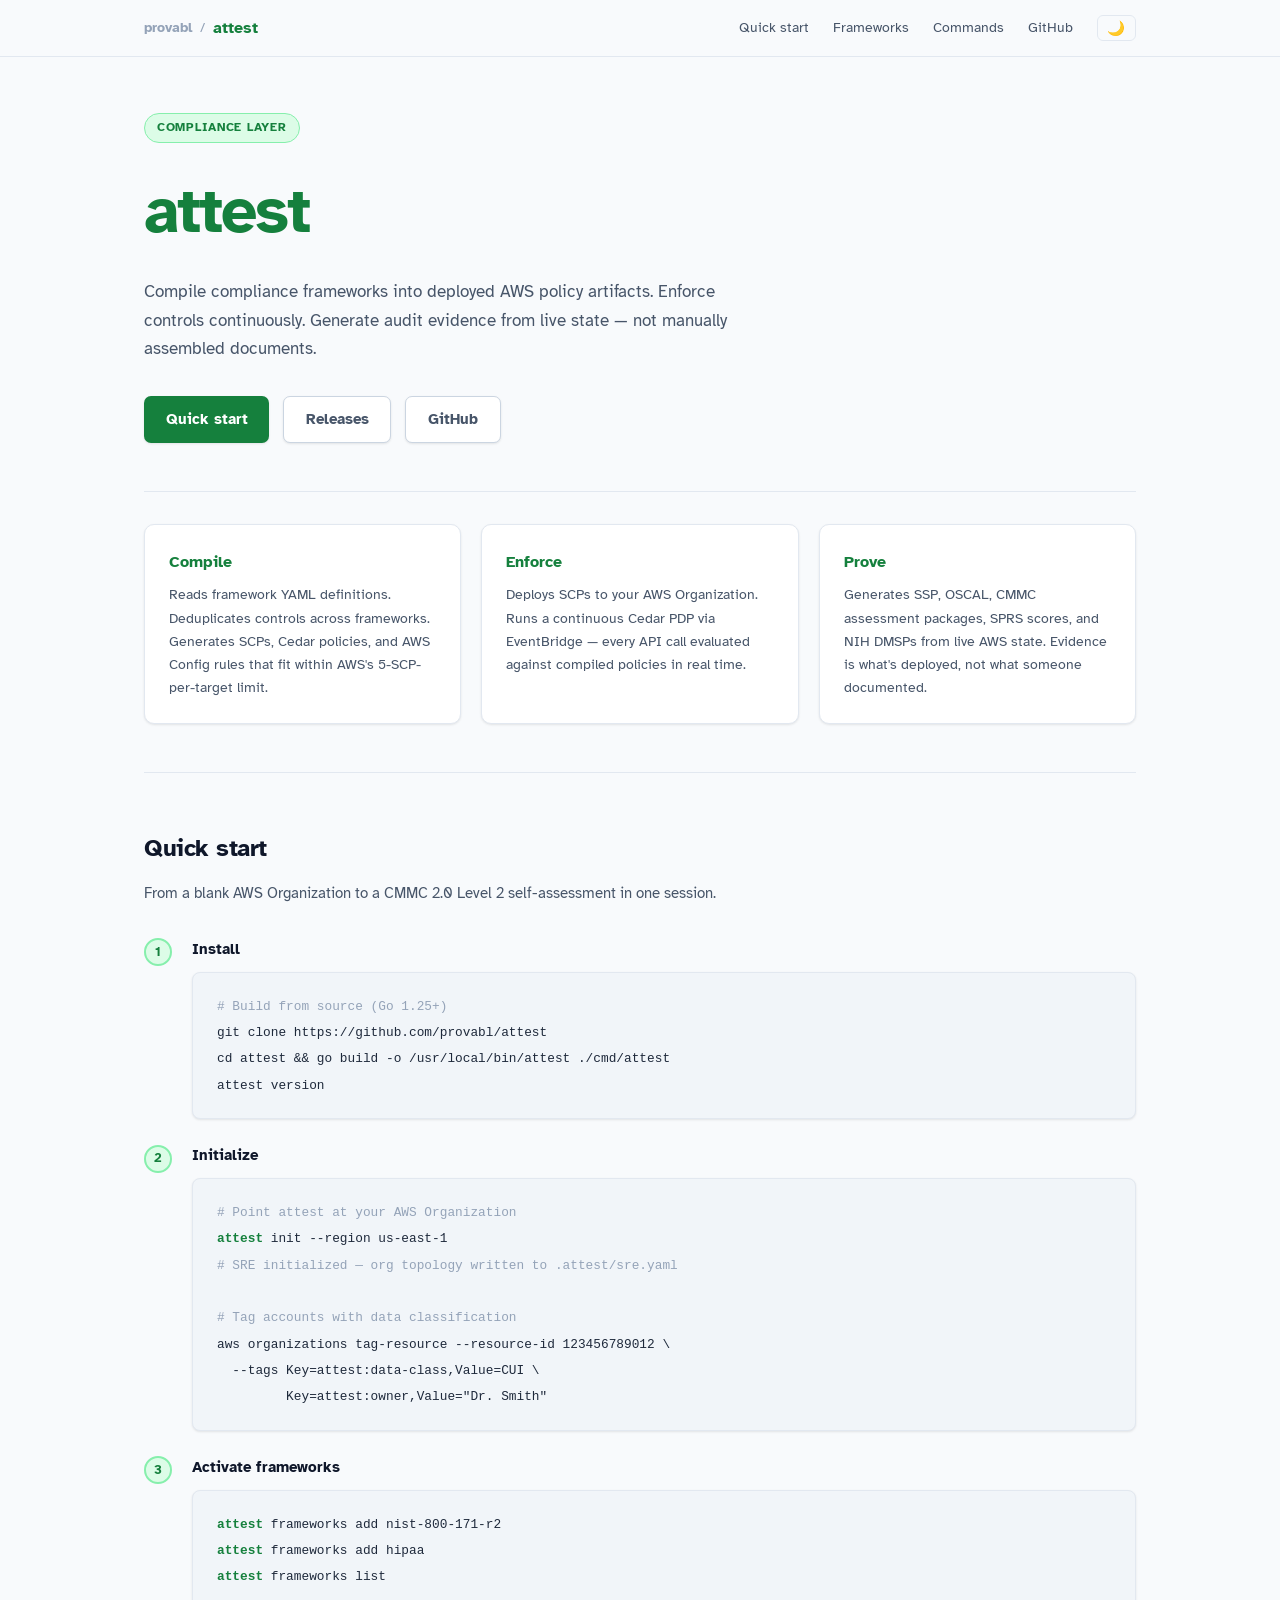
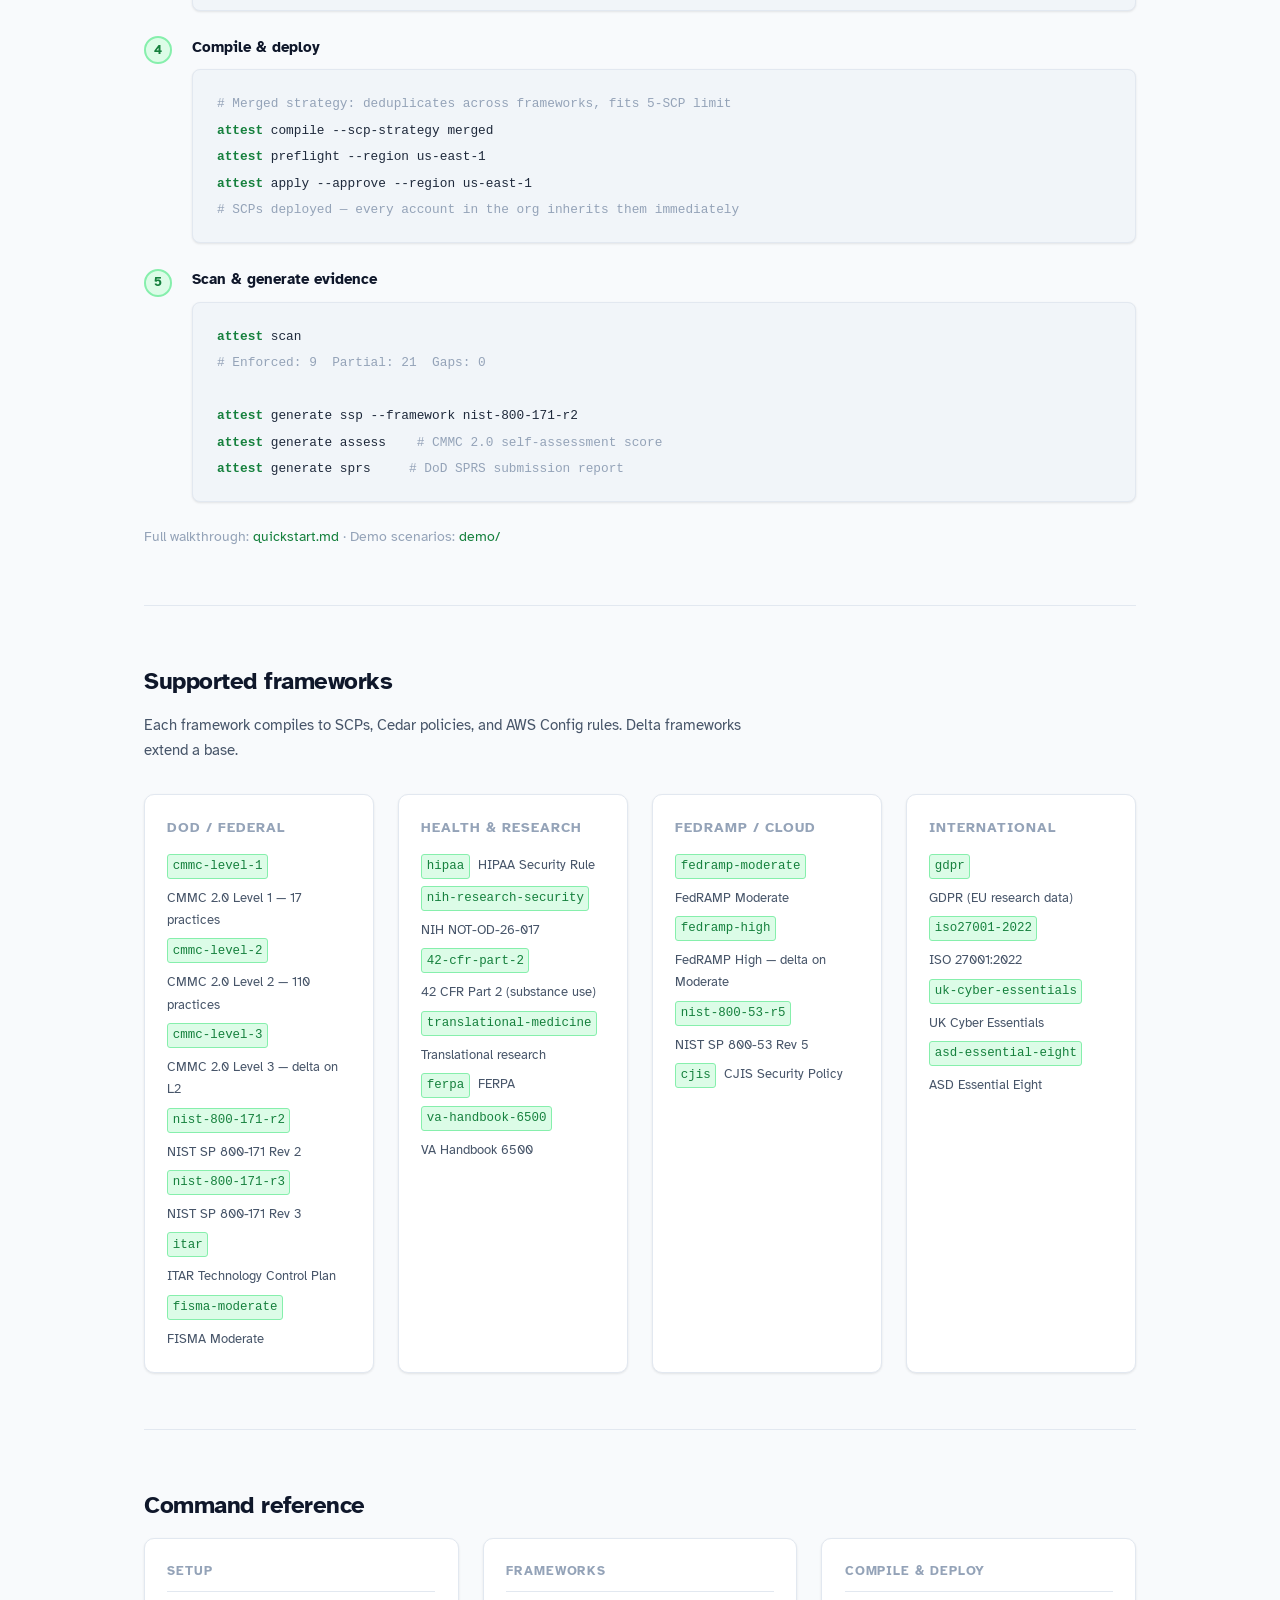
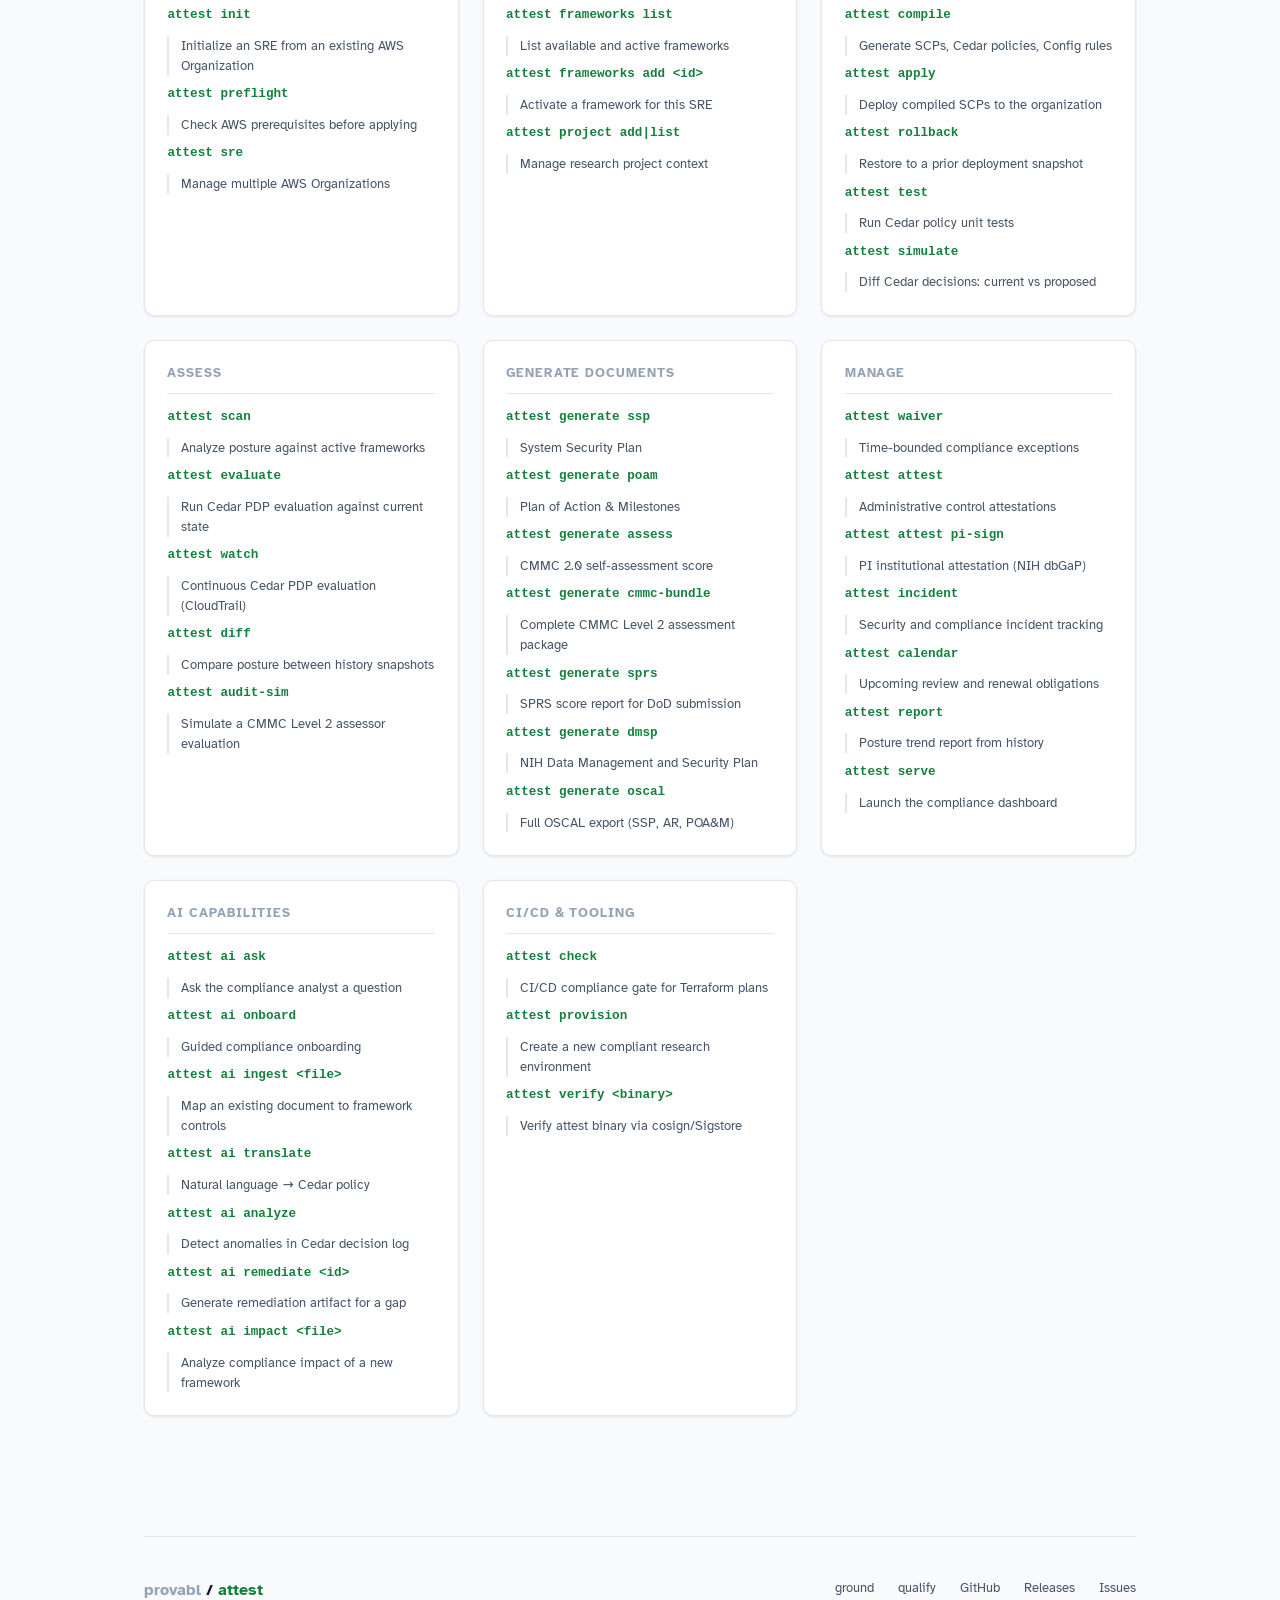
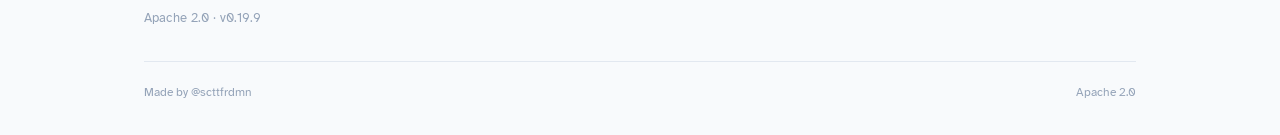
==== docs/index.html @ 133630a6 "docs: add attest.provabl.dev site Light-default static landing page. Green accent (#15803d). Covers:" ====
<!DOCTYPE html>
<html lang="en">
<head>
    <meta charset="UTF-8">
    <meta name="viewport" content="width=device-width, initial-scale=1.0">
    <title>attest — Compliance compiler for AWS Secure Research Environments</title>
    <meta name="description" content="attest compiles compliance frameworks into deployed AWS policy artifacts and generates audit evidence from live state. CMMC, HIPAA, FedRAMP, NIH, ITAR, GDPR.">
    <meta name="theme-color" content="#f8fafc">
    <script>(function(){var t=localStorage.getItem('theme')||'light';document.documentElement.setAttribute('data-theme',t);}());</script>
    <link rel="preconnect" href="https://fonts.googleapis.com">
    <link rel="preconnect" href="https://fonts.gstatic.com" crossorigin>
    <link rel="stylesheet" href="https://fonts.googleapis.com/css2?family=Atkinson+Hyperlegible:ital,wght@0,400;0,700;1,400;1,700&display=swap">
    <link rel="stylesheet" href="style.css">
    <link rel="icon" type="image/svg+xml" href="favicon.svg">
</head>
<body>
    <a href="#main-content" class="skip-link">Skip to main content</a>

    <nav class="nav" role="navigation" aria-label="Main navigation">
        <div class="nav-container">
            <div class="nav-brand-group">
                <a href="https://provabl.dev" class="nav-suite">provabl</a>
                <span class="nav-sep" aria-hidden="true">/</span>
                <span class="nav-product">attest</span>
            </div>
            <button class="hamburger" id="hamburger-btn" aria-label="Toggle navigation" aria-expanded="false" aria-controls="nav-links">
                <span></span><span></span><span></span>
            </button>
            <div class="nav-links" id="nav-links">
                <a href="#quickstart">Quick start</a>
                <a href="#frameworks">Frameworks</a>
                <a href="#commands">Commands</a>
                <a href="https://github.com/provabl/attest" target="_blank" rel="noopener noreferrer" aria-label="GitHub (opens in new tab)">GitHub</a>
                <button class="btn-theme" id="theme-toggle" aria-label="Toggle color theme">
                    <span id="theme-icon" aria-hidden="true">🌙</span>
                </button>
            </div>
        </div>
    </nav>

    <main id="main-content">
        <div class="container">

            <header class="hero">
                <div class="hero-eyebrow">Compliance Layer</div>
                <h1 class="product-accent">attest</h1>
                <p class="hero-sub">
                    Compile compliance frameworks into deployed AWS policy artifacts.
                    Enforce controls continuously. Generate audit evidence from live state —
                    not manually assembled documents.
                </p>
                <div class="hero-buttons">
                    <a href="#quickstart" class="btn btn-accent">Quick start</a>
                    <a href="https://github.com/provabl/attest/releases" class="btn btn-secondary" target="_blank" rel="noopener noreferrer">Releases</a>
                    <a href="https://github.com/provabl/attest" class="btn btn-secondary" target="_blank" rel="noopener noreferrer">GitHub</a>
                </div>
            </header>

            <!-- What attest does -->
            <section class="what-section" aria-labelledby="what-heading">
                <div class="three-col">
                    <div class="what-card">
                        <h3>Compile</h3>
                        <p>Reads framework YAML definitions. Deduplicates controls across frameworks. Generates SCPs, Cedar policies, and AWS Config rules that fit within AWS's 5-SCP-per-target limit.</p>
                    </div>
                    <div class="what-card">
                        <h3>Enforce</h3>
                        <p>Deploys SCPs to your AWS Organization. Runs a continuous Cedar PDP via EventBridge — every API call evaluated against compiled policies in real time.</p>
                    </div>
                    <div class="what-card">
                        <h3>Prove</h3>
                        <p>Generates SSP, OSCAL, CMMC assessment packages, SPRS scores, and NIH DMSPs from live AWS state. Evidence is what's deployed, not what someone documented.</p>
                    </div>
                </div>
            </section>

            <!-- Quick start -->
            <section id="quickstart" class="section" aria-labelledby="qs-heading">
                <h2 id="qs-heading">Quick start</h2>
                <p class="section-intro">From a blank AWS Organization to a CMMC 2.0 Level 2 self-assessment in one session.</p>

                <div class="steps">
                    <div class="step">
                        <div class="step-num">1</div>
                        <div class="step-body">
                            <h3>Install</h3>
                            <div class="code-block">
                                <pre><code><span class="cm"># Build from source (Go 1.25+)</span>
git clone https://github.com/provabl/attest
cd attest && go build -o /usr/local/bin/attest ./cmd/attest
attest version</code></pre>
                            </div>
                        </div>
                    </div>

                    <div class="step">
                        <div class="step-num">2</div>
                        <div class="step-body">
                            <h3>Initialize</h3>
                            <div class="code-block">
                                <pre><code><span class="cm"># Point attest at your AWS Organization</span>
<span class="accent-cmd">attest</span> init --region us-east-1
<span class="out"># SRE initialized — org topology written to .attest/sre.yaml</span>

<span class="cm"># Tag accounts with data classification</span>
aws organizations tag-resource --resource-id 123456789012 \
  --tags Key=attest:data-class,Value=CUI \
         Key=attest:owner,Value="Dr. Smith"</code></pre>
                            </div>
                        </div>
                    </div>

                    <div class="step">
                        <div class="step-num">3</div>
                        <div class="step-body">
                            <h3>Activate frameworks</h3>
                            <div class="code-block">
                                <pre><code><span class="accent-cmd">attest</span> frameworks add nist-800-171-r2
<span class="accent-cmd">attest</span> frameworks add hipaa
<span class="accent-cmd">attest</span> frameworks list</code></pre>
                            </div>
                        </div>
                    </div>

                    <div class="step">
                        <div class="step-num">4</div>
                        <div class="step-body">
                            <h3>Compile &amp; deploy</h3>
                            <div class="code-block">
                                <pre><code><span class="cm"># Merged strategy: deduplicates across frameworks, fits 5-SCP limit</span>
<span class="accent-cmd">attest</span> compile --scp-strategy merged
<span class="accent-cmd">attest</span> preflight --region us-east-1
<span class="accent-cmd">attest</span> apply --approve --region us-east-1
<span class="out"># SCPs deployed — every account in the org inherits them immediately</span></code></pre>
                            </div>
                        </div>
                    </div>

                    <div class="step">
                        <div class="step-num">5</div>
                        <div class="step-body">
                            <h3>Scan &amp; generate evidence</h3>
                            <div class="code-block">
                                <pre><code><span class="accent-cmd">attest</span> scan
<span class="out"># Enforced: 9  Partial: 21  Gaps: 0</span>

<span class="accent-cmd">attest</span> generate ssp --framework nist-800-171-r2
<span class="accent-cmd">attest</span> generate assess    <span class="cm"># CMMC 2.0 self-assessment score</span>
<span class="accent-cmd">attest</span> generate sprs     <span class="cm"># DoD SPRS submission report</span></code></pre>
                            </div>
                        </div>
                    </div>
                </div>

                <p class="doc-link">Full walkthrough: <a href="quickstart.md">quickstart.md</a> · Demo scenarios: <a href="https://github.com/provabl/attest/tree/main/demo">demo/</a></p>
            </section>

            <!-- Frameworks -->
            <section id="frameworks" class="section" aria-labelledby="fw-heading">
                <h2 id="fw-heading">Supported frameworks</h2>
                <p class="section-intro">Each framework compiles to SCPs, Cedar policies, and AWS Config rules. Delta frameworks extend a base.</p>
                <div class="fw-grid">
                    <div class="fw-group">
                        <h3>DoD / Federal</h3>
                        <ul>
                            <li><span class="fw-id">cmmc-level-1</span> CMMC 2.0 Level 1 — 17 practices</li>
                            <li><span class="fw-id">cmmc-level-2</span> CMMC 2.0 Level 2 — 110 practices</li>
                            <li><span class="fw-id">cmmc-level-3</span> CMMC 2.0 Level 3 — delta on L2</li>
                            <li><span class="fw-id">nist-800-171-r2</span> NIST SP 800-171 Rev 2</li>
                            <li><span class="fw-id">nist-800-171-r3</span> NIST SP 800-171 Rev 3</li>
                            <li><span class="fw-id">itar</span> ITAR Technology Control Plan</li>
                            <li><span class="fw-id">fisma-moderate</span> FISMA Moderate</li>
                        </ul>
                    </div>
                    <div class="fw-group">
                        <h3>Health &amp; Research</h3>
                        <ul>
                            <li><span class="fw-id">hipaa</span> HIPAA Security Rule</li>
                            <li><span class="fw-id">nih-research-security</span> NIH NOT-OD-26-017</li>
                            <li><span class="fw-id">42-cfr-part-2</span> 42 CFR Part 2 (substance use)</li>
                            <li><span class="fw-id">translational-medicine</span> Translational research</li>
                            <li><span class="fw-id">ferpa</span> FERPA</li>
                            <li><span class="fw-id">va-handbook-6500</span> VA Handbook 6500</li>
                        </ul>
                    </div>
                    <div class="fw-group">
                        <h3>FedRAMP / Cloud</h3>
                        <ul>
                            <li><span class="fw-id">fedramp-moderate</span> FedRAMP Moderate</li>
                            <li><span class="fw-id">fedramp-high</span> FedRAMP High — delta on Moderate</li>
                            <li><span class="fw-id">nist-800-53-r5</span> NIST SP 800-53 Rev 5</li>
                            <li><span class="fw-id">cjis</span> CJIS Security Policy</li>
                        </ul>
                    </div>
                    <div class="fw-group">
                        <h3>International</h3>
                        <ul>
                            <li><span class="fw-id">gdpr</span> GDPR (EU research data)</li>
                            <li><span class="fw-id">iso27001-2022</span> ISO 27001:2022</li>
                            <li><span class="fw-id">uk-cyber-essentials</span> UK Cyber Essentials</li>
                            <li><span class="fw-id">asd-essential-eight</span> ASD Essential Eight</li>
                        </ul>
                    </div>
                </div>
            </section>

            <!-- Commands -->
            <section id="commands" class="section" aria-labelledby="cmd-heading">
                <h2 id="cmd-heading">Command reference</h2>

                <div class="cmd-groups">
                    <div class="cmd-group">
                        <h3>Setup</h3>
                        <dl>
                            <dt><code>attest init</code></dt><dd>Initialize an SRE from an existing AWS Organization</dd>
                            <dt><code>attest preflight</code></dt><dd>Check AWS prerequisites before applying</dd>
                            <dt><code>attest sre</code></dt><dd>Manage multiple AWS Organizations</dd>
                        </dl>
                    </div>
                    <div class="cmd-group">
                        <h3>Frameworks</h3>
                        <dl>
                            <dt><code>attest frameworks list</code></dt><dd>List available and active frameworks</dd>
                            <dt><code>attest frameworks add &lt;id&gt;</code></dt><dd>Activate a framework for this SRE</dd>
                            <dt><code>attest project add|list</code></dt><dd>Manage research project context</dd>
                        </dl>
                    </div>
                    <div class="cmd-group">
                        <h3>Compile &amp; Deploy</h3>
                        <dl>
                            <dt><code>attest compile</code></dt><dd>Generate SCPs, Cedar policies, Config rules</dd>
                            <dt><code>attest apply</code></dt><dd>Deploy compiled SCPs to the organization</dd>
                            <dt><code>attest rollback</code></dt><dd>Restore to a prior deployment snapshot</dd>
                            <dt><code>attest test</code></dt><dd>Run Cedar policy unit tests</dd>
                            <dt><code>attest simulate</code></dt><dd>Diff Cedar decisions: current vs proposed</dd>
                        </dl>
                    </div>
                    <div class="cmd-group">
                        <h3>Assess</h3>
                        <dl>
                            <dt><code>attest scan</code></dt><dd>Analyze posture against active frameworks</dd>
                            <dt><code>attest evaluate</code></dt><dd>Run Cedar PDP evaluation against current state</dd>
                            <dt><code>attest watch</code></dt><dd>Continuous Cedar PDP evaluation (CloudTrail)</dd>
                            <dt><code>attest diff</code></dt><dd>Compare posture between history snapshots</dd>
                            <dt><code>attest audit-sim</code></dt><dd>Simulate a CMMC Level 2 assessor evaluation</dd>
                        </dl>
                    </div>
                    <div class="cmd-group">
                        <h3>Generate documents</h3>
                        <dl>
                            <dt><code>attest generate ssp</code></dt><dd>System Security Plan</dd>
                            <dt><code>attest generate poam</code></dt><dd>Plan of Action &amp; Milestones</dd>
                            <dt><code>attest generate assess</code></dt><dd>CMMC 2.0 self-assessment score</dd>
                            <dt><code>attest generate cmmc-bundle</code></dt><dd>Complete CMMC Level 2 assessment package</dd>
                            <dt><code>attest generate sprs</code></dt><dd>SPRS score report for DoD submission</dd>
                            <dt><code>attest generate dmsp</code></dt><dd>NIH Data Management and Security Plan</dd>
                            <dt><code>attest generate oscal</code></dt><dd>Full OSCAL export (SSP, AR, POA&amp;M)</dd>
                        </dl>
                    </div>
                    <div class="cmd-group">
                        <h3>Manage</h3>
                        <dl>
                            <dt><code>attest waiver</code></dt><dd>Time-bounded compliance exceptions</dd>
                            <dt><code>attest attest</code></dt><dd>Administrative control attestations</dd>
                            <dt><code>attest attest pi-sign</code></dt><dd>PI institutional attestation (NIH dbGaP)</dd>
                            <dt><code>attest incident</code></dt><dd>Security and compliance incident tracking</dd>
                            <dt><code>attest calendar</code></dt><dd>Upcoming review and renewal obligations</dd>
                            <dt><code>attest report</code></dt><dd>Posture trend report from history</dd>
                            <dt><code>attest serve</code></dt><dd>Launch the compliance dashboard</dd>
                        </dl>
                    </div>
                    <div class="cmd-group">
                        <h3>AI capabilities</h3>
                        <dl>
                            <dt><code>attest ai ask</code></dt><dd>Ask the compliance analyst a question</dd>
                            <dt><code>attest ai onboard</code></dt><dd>Guided compliance onboarding</dd>
                            <dt><code>attest ai ingest &lt;file&gt;</code></dt><dd>Map an existing document to framework controls</dd>
                            <dt><code>attest ai translate</code></dt><dd>Natural language → Cedar policy</dd>
                            <dt><code>attest ai analyze</code></dt><dd>Detect anomalies in Cedar decision log</dd>
                            <dt><code>attest ai remediate &lt;id&gt;</code></dt><dd>Generate remediation artifact for a gap</dd>
                            <dt><code>attest ai impact &lt;file&gt;</code></dt><dd>Analyze compliance impact of a new framework</dd>
                        </dl>
                    </div>
                    <div class="cmd-group">
                        <h3>CI/CD &amp; tooling</h3>
                        <dl>
                            <dt><code>attest check</code></dt><dd>CI/CD compliance gate for Terraform plans</dd>
                            <dt><code>attest provision</code></dt><dd>Create a new compliant research environment</dd>
                            <dt><code>attest verify &lt;binary&gt;</code></dt><dd>Verify attest binary via cosign/Sigstore</dd>
                        </dl>
                    </div>
                </div>
            </section>

        </div>
    </main>

    <div class="container">
        <footer role="contentinfo">
            <div class="footer-inner">
                <div>
                    <div class="footer-suite">
                        <a href="https://provabl.dev">provabl</a> /
                        <span class="product-accent">attest</span>
                    </div>
                    <p class="footer-sub">Apache 2.0 · v0.19.9</p>
                </div>
                <nav class="footer-links" aria-label="Suite navigation">
                    <a href="https://ground.provabl.dev">ground</a>
                    <a href="https://qualify.provabl.dev">qualify</a>
                    <a href="https://github.com/provabl/attest">GitHub</a>
                    <a href="https://github.com/provabl/attest/releases">Releases</a>
                    <a href="https://github.com/provabl/attest/issues">Issues</a>
                </nav>
            </div>
            <div class="footer-bottom">
                <span>Made by <a href="https://github.com/scttfrdmn">@scttfrdmn</a></span>
                <span>Apache 2.0</span>
            </div>
        </footer>
    </div>

    <script src="main.js"></script>
</body>
</html>
---- docs/style.css ----
/* attest.provabl.dev — green accent */

:root {
    --bg: #f8fafc;
    --bg-card: #ffffff;
    --bg-card-hover: #f1f5f9;
    --bg-code: #f1f5f9;
    --text-primary: #0f172a;
    --text-secondary: #475569;
    --text-muted: #94a3b8;
    --text-code: #1e293b;
    --accent: #15803d;
    --accent-soft: #dcfce7;
    --accent-mid: #86efac;
    --border: #e2e8f0;
    --border-strong: #cbd5e1;
    --shadow-sm: 0 1px 3px rgba(0,0,0,0.06), 0 1px 2px rgba(0,0,0,0.04);
    --shadow-md: 0 4px 12px rgba(0,0,0,0.07), 0 2px 4px rgba(0,0,0,0.04);
    --shadow-lg: 0 8px 24px rgba(0,0,0,0.08), 0 4px 8px rgba(0,0,0,0.04);
    --nav-bg: rgba(248, 250, 252, 0.92);
}
[data-theme="dark"] {
    --bg: #0c1017; --bg-card: #141c28; --bg-card-hover: #1a2535;
    --bg-code: #0f1923; --text-primary: #e2e8f0; --text-secondary: #94a3b8;
    --text-muted: #64748b; --text-code: #cbd5e1;
    --accent: #4ade80; --accent-soft: rgba(74,222,128,0.1); --accent-mid: #15803d;
    --border: rgba(255,255,255,0.08); --border-strong: rgba(255,255,255,0.14);
    --shadow-sm: 0 1px 3px rgba(0,0,0,0.3); --shadow-md: 0 4px 12px rgba(0,0,0,0.4);
    --shadow-lg: 0 8px 24px rgba(0,0,0,0.5); --nav-bg: rgba(12,16,23,0.92);
}
.theme-transitioning,.theme-transitioning *,.theme-transitioning *::before,.theme-transitioning *::after{transition:background-color .2s ease,color .2s ease,border-color .2s ease,box-shadow .2s ease !important}
*,*::before,*::after{box-sizing:border-box;margin:0;padding:0}
html{scroll-behavior:smooth}
body{background:var(--bg);color:var(--text-primary);font-family:'Atkinson Hyperlegible',-apple-system,BlinkMacSystemFont,'Segoe UI',system-ui,sans-serif;font-size:1rem;line-height:1.65;min-height:100vh;-webkit-font-smoothing:antialiased}
.sr-only{position:absolute;width:1px;height:1px;padding:0;margin:-1px;overflow:hidden;clip:rect(0,0,0,0);white-space:nowrap;border:0}
.skip-link{position:absolute;left:-9999px;top:auto;width:1px;height:1px;overflow:hidden;z-index:10000;padding:.75rem 1.25rem;background:var(--accent);color:#fff;font-weight:700;text-decoration:none;border-radius:0 0 6px 0}
.skip-link:focus{position:fixed;left:0;top:0;width:auto;height:auto}

/* Nav */
.nav{position:sticky;top:0;z-index:100;background:var(--nav-bg);backdrop-filter:blur(10px);border-bottom:1px solid var(--border)}
.nav-container{max-width:1040px;margin:0 auto;padding:0 1.5rem;display:flex;align-items:center;justify-content:space-between;height:56px}
.nav-brand-group{display:flex;align-items:center;gap:.5rem}
.nav-suite{color:var(--text-muted);text-decoration:none;font-size:.9rem;font-weight:600;transition:color .15s}
.nav-suite:hover{color:var(--text-secondary)}
.nav-sep{color:var(--text-muted);font-size:.9rem}
.nav-product{font-size:1rem;font-weight:800;color:var(--accent)}
.product-accent{color:var(--accent)}
.nav-links{display:flex;align-items:center;gap:1.5rem}
.nav-links a{color:var(--text-secondary);text-decoration:none;font-size:.88rem;font-weight:500;transition:color .15s}
.nav-links a:hover{color:var(--text-primary)}
.btn-theme{background:none;border:1px solid var(--border);border-radius:6px;padding:.3rem .6rem;cursor:pointer;color:var(--text-secondary);font-size:.9rem;transition:all .15s;line-height:1}
.btn-theme:hover{border-color:var(--border-strong);color:var(--text-primary)}
.hamburger{display:none;flex-direction:column;gap:5px;background:none;border:none;cursor:pointer;padding:4px}
.hamburger span{display:block;width:22px;height:2px;background:var(--text-primary);border-radius:2px;transition:all .2s}

/* Layout */
.container{max-width:1040px;margin:0 auto;padding:0 1.5rem}

/* Hero */
.hero{padding:3.5rem 0 3rem}
.hero-eyebrow{display:inline-block;padding:.25rem .75rem;background:var(--accent-soft);border:1px solid var(--accent-mid);border-radius:100px;font-size:.75rem;font-weight:700;color:var(--accent);letter-spacing:.06em;text-transform:uppercase;margin-bottom:1rem}
[data-theme="dark"] .hero-eyebrow{border-color:rgba(74,222,128,0.25)}
.hero h1{font-size:clamp(2.5rem,6vw,4rem);font-weight:800;letter-spacing:-.03em;margin-bottom:.875rem}
.hero-sub{font-size:1.05rem;color:var(--text-secondary);max-width:600px;margin-bottom:2rem;line-height:1.7}
.hero-buttons{display:flex;gap:.875rem;flex-wrap:wrap}
.btn{display:inline-flex;align-items:center;gap:.4rem;padding:.65rem 1.35rem;border-radius:7px;font-size:.92rem;font-weight:600;text-decoration:none;transition:all .15s;border:none;cursor:pointer;font-family:inherit;box-shadow:var(--shadow-sm)}
.btn-accent{background:var(--accent);color:#fff}
.btn-accent:hover{filter:brightness(1.08);box-shadow:var(--shadow-md);transform:translateY(-1px)}
.btn-secondary{background:var(--bg-card);border:1px solid var(--border-strong);color:var(--text-secondary)}
.btn-secondary:hover{border-color:var(--accent);color:var(--accent);box-shadow:var(--shadow-md);transform:translateY(-1px)}

/* What section */
.what-section{padding:2rem 0 3rem;border-top:1px solid var(--border)}
.three-col{display:grid;grid-template-columns:repeat(auto-fit,minmax(240px,1fr));gap:1.25rem}
.what-card{background:var(--bg-card);border:1px solid var(--border);border-radius:10px;padding:1.5rem;box-shadow:var(--shadow-sm)}
.what-card h3{font-size:1rem;font-weight:700;color:var(--accent);margin-bottom:.5rem}
.what-card p{font-size:.875rem;color:var(--text-secondary);line-height:1.65}

/* Sections */
.section{padding:3.5rem 0;border-top:1px solid var(--border)}
.section h2{font-size:1.5rem;font-weight:800;letter-spacing:-.02em;margin-bottom:.75rem}
.section-intro{color:var(--text-secondary);font-size:.92rem;margin-bottom:2rem;max-width:640px}
.doc-link{font-size:.85rem;color:var(--text-muted);margin-top:1.5rem}
.doc-link a{color:var(--accent);text-decoration:none}
.doc-link a:hover{text-decoration:underline}

/* Steps */
.steps{display:flex;flex-direction:column;gap:1.5rem}
.step{display:flex;gap:1.25rem;align-items:flex-start}
.step-num{flex-shrink:0;width:28px;height:28px;border-radius:50%;background:var(--accent-soft);border:2px solid var(--accent-mid);color:var(--accent);font-size:.8rem;font-weight:800;display:flex;align-items:center;justify-content:center;margin-top:.1rem}
[data-theme="dark"] .step-num{background:rgba(74,222,128,0.12);border-color:rgba(74,222,128,0.3)}
.step-body{flex:1}
.step-body h3{font-size:.95rem;font-weight:700;margin-bottom:.6rem}

/* Code blocks */
.code-block{background:var(--bg-code);border:1px solid var(--border);border-radius:8px;overflow:hidden;box-shadow:var(--shadow-sm);margin-top:.5rem}
.code-block pre{padding:1.25rem 1.5rem;overflow-x:auto}
.code-block code{font-family:'SF Mono','Fira Code','Cascadia Code',ui-monospace,monospace;font-size:.8rem;line-height:1.9;color:var(--text-code);background:none;border:none;padding:0}
.code-block .cm{color:var(--text-muted)}
.code-block .accent-cmd{color:var(--accent);font-weight:700}
.code-block .out{color:var(--text-muted)}

/* Framework grid */
.fw-grid{display:grid;grid-template-columns:repeat(auto-fit,minmax(230px,1fr));gap:1.5rem}
.fw-group{background:var(--bg-card);border:1px solid var(--border);border-radius:10px;padding:1.4rem;box-shadow:var(--shadow-sm)}
.fw-group h3{font-size:.85rem;font-weight:700;text-transform:uppercase;letter-spacing:.07em;color:var(--text-muted);margin-bottom:.875rem}
.fw-group ul{list-style:none;display:flex;flex-direction:column;gap:.45rem}
.fw-group li{font-size:.84rem;color:var(--text-secondary);display:flex;align-items:baseline;gap:.5rem;flex-wrap:wrap}
.fw-id{font-family:'SF Mono','Fira Code',ui-monospace,monospace;font-size:.78rem;background:var(--accent-soft);color:var(--accent);padding:.1em .35em;border-radius:3px;border:1px solid var(--accent-mid);white-space:nowrap;flex-shrink:0}
[data-theme="dark"] .fw-id{background:rgba(74,222,128,0.1);border-color:rgba(74,222,128,0.2)}

/* Command reference */
.cmd-groups{display:grid;grid-template-columns:repeat(auto-fit,minmax(300px,1fr));gap:1.5rem}
.cmd-group{background:var(--bg-card);border:1px solid var(--border);border-radius:10px;padding:1.4rem;box-shadow:var(--shadow-sm)}
.cmd-group h3{font-size:.82rem;font-weight:700;text-transform:uppercase;letter-spacing:.07em;color:var(--text-muted);margin-bottom:.875rem;padding-bottom:.5rem;border-bottom:1px solid var(--border)}
.cmd-group dl{display:flex;flex-direction:column;gap:.6rem}
.cmd-group dt{font-family:'SF Mono','Fira Code',ui-monospace,monospace;font-size:.79rem;color:var(--accent);font-weight:600;line-height:1.4}
.cmd-group dd{font-size:.83rem;color:var(--text-secondary);padding-left:.75rem;border-left:2px solid var(--border);margin-top:.15rem;line-height:1.5}

/* Footer */
footer{border-top:1px solid var(--border);padding:2.5rem 0 2rem;margin-top:4rem}
.footer-inner{display:flex;flex-wrap:wrap;gap:2rem;justify-content:space-between;align-items:flex-start;margin-bottom:2rem}
.footer-suite{font-size:1rem;font-weight:700}
.footer-suite a{color:var(--text-muted);text-decoration:none;font-weight:600}
.footer-suite a:hover{color:var(--text-secondary)}
.footer-sub{font-size:.8rem;color:var(--text-muted);margin-top:.3rem}
.footer-links{display:flex;flex-wrap:wrap;gap:.5rem 1.5rem}
.footer-links a{font-size:.84rem;color:var(--text-secondary);text-decoration:none;transition:color .15s}
.footer-links a:hover{color:var(--text-primary)}
.footer-bottom{border-top:1px solid var(--border);padding-top:1.25rem;display:flex;flex-wrap:wrap;gap:.75rem;justify-content:space-between;align-items:center;font-size:.78rem;color:var(--text-muted)}
.footer-bottom a{color:var(--text-muted);text-decoration:none}
.footer-bottom a:hover{color:var(--text-secondary)}

@media(max-width:640px){
    .nav-links{display:none;flex-direction:column;position:absolute;top:56px;left:0;right:0;background:var(--bg);border-bottom:1px solid var(--border);padding:1rem 1.5rem 1.5rem;gap:1rem}
    .nav-links.open{display:flex}
    .hamburger{display:flex}
    .hero{padding:2.5rem 0 2rem}
    .hero-buttons{flex-direction:column}
    .step{flex-direction:column}
    .code-block pre{padding:1rem}
    .code-block code{font-size:.73rem}
}
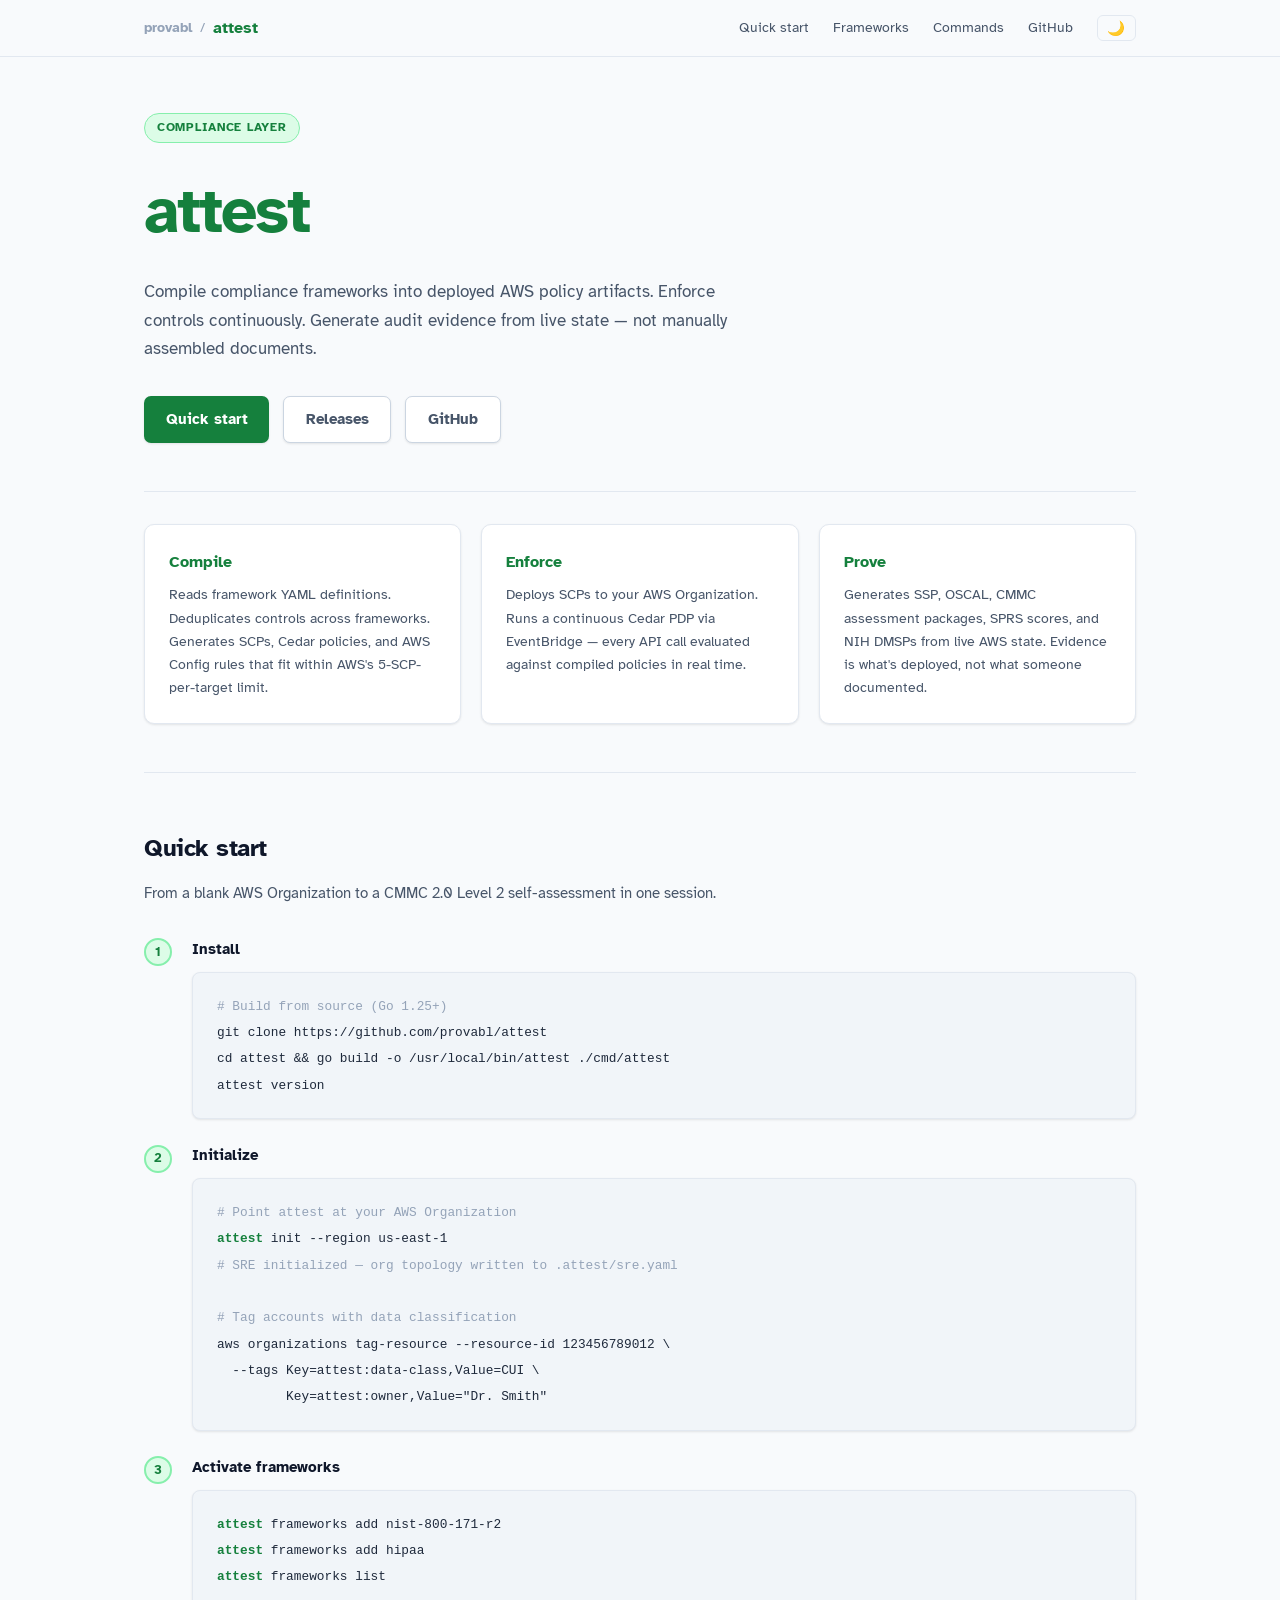
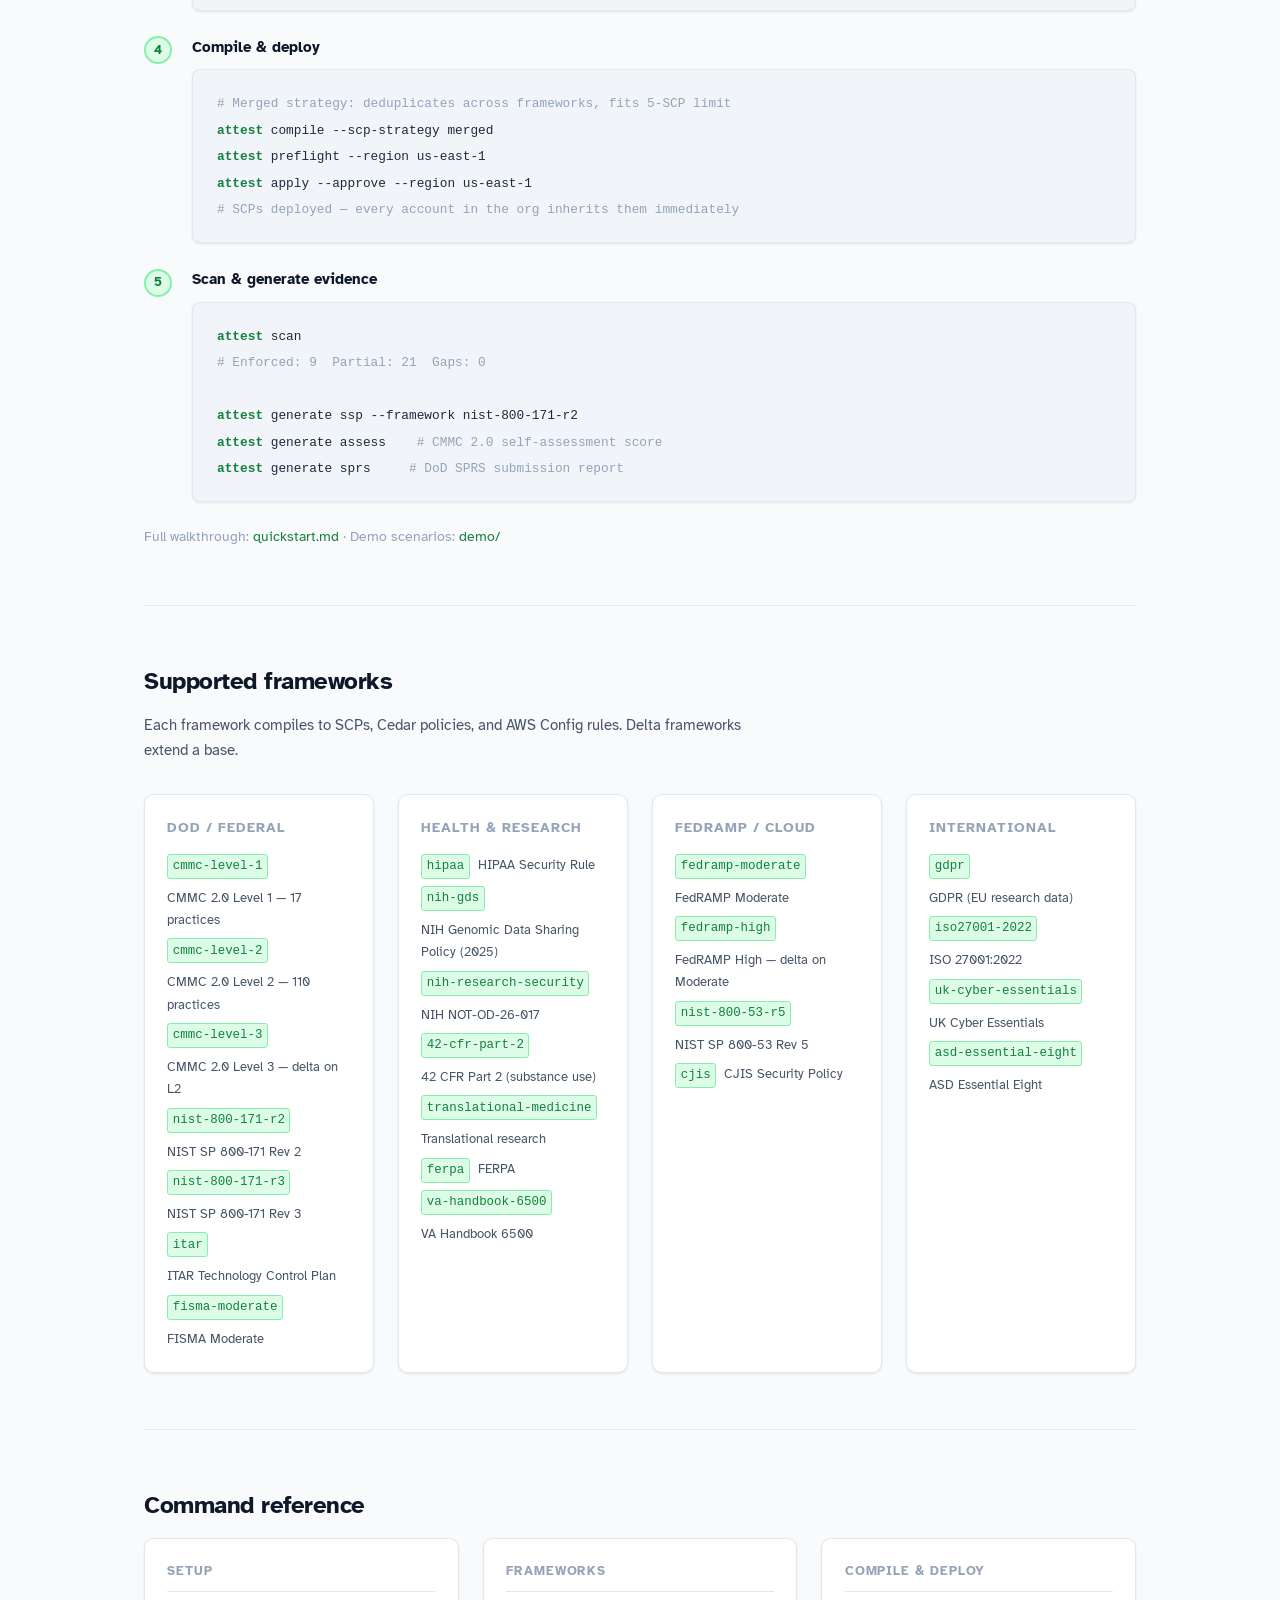
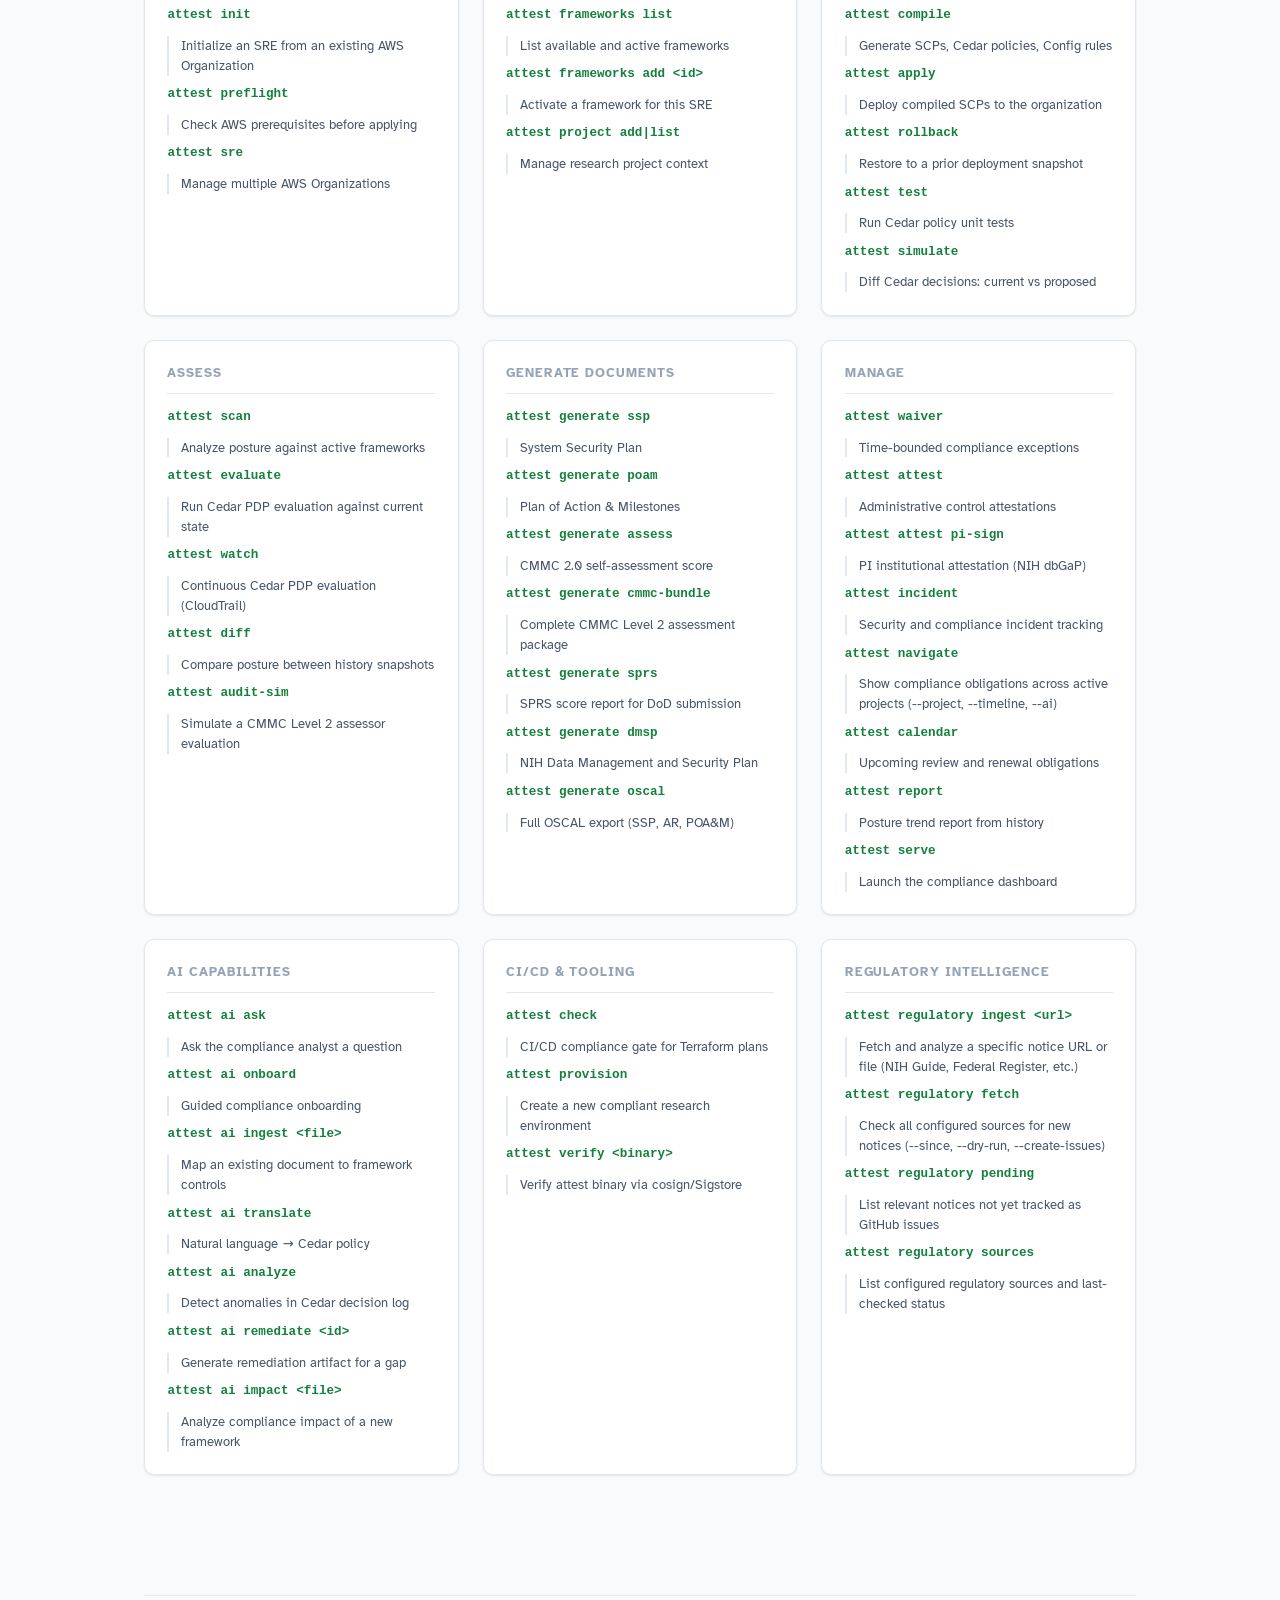
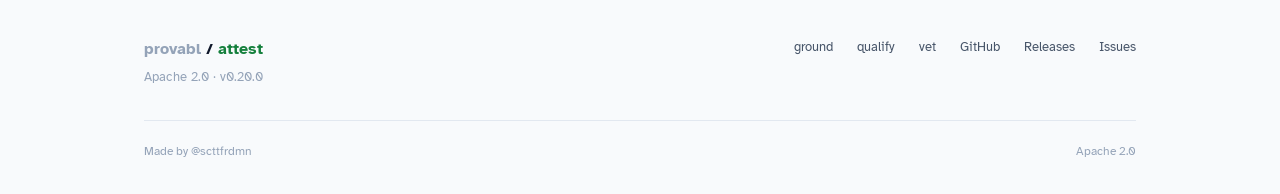
==== commit 3d6118d8: "docs+release: v0.20.0 — navigate, regulatory intelligence, obligations, CMMC L1 CHANGELOG [0.20.0]: " ====
--- a/docs/index.html
+++ b/docs/index.html
@@ -176,6 +176,7 @@
                         <h3>Health &amp; Research</h3>
                         <ul>
                             <li><span class="fw-id">hipaa</span> HIPAA Security Rule</li>
+                            <li><span class="fw-id">nih-gds</span> NIH Genomic Data Sharing Policy (2025)</li>
                             <li><span class="fw-id">nih-research-security</span> NIH NOT-OD-26-017</li>
                             <li><span class="fw-id">42-cfr-part-2</span> 42 CFR Part 2 (substance use)</li>
                             <li><span class="fw-id">translational-medicine</span> Translational research</li>
@@ -264,6 +265,7 @@
                             <dt><code>attest attest</code></dt><dd>Administrative control attestations</dd>
                             <dt><code>attest attest pi-sign</code></dt><dd>PI institutional attestation (NIH dbGaP)</dd>
                             <dt><code>attest incident</code></dt><dd>Security and compliance incident tracking</dd>
+                            <dt><code>attest navigate</code></dt><dd>Show compliance obligations across active projects (--project, --timeline, --ai)</dd>
                             <dt><code>attest calendar</code></dt><dd>Upcoming review and renewal obligations</dd>
                             <dt><code>attest report</code></dt><dd>Posture trend report from history</dd>
                             <dt><code>attest serve</code></dt><dd>Launch the compliance dashboard</dd>
@@ -289,6 +291,15 @@
                             <dt><code>attest verify &lt;binary&gt;</code></dt><dd>Verify attest binary via cosign/Sigstore</dd>
                         </dl>
                     </div>
+                    <div class="cmd-group">
+                        <h3>Regulatory intelligence</h3>
+                        <dl>
+                            <dt><code>attest regulatory ingest &lt;url&gt;</code></dt><dd>Fetch and analyze a specific notice URL or file (NIH Guide, Federal Register, etc.)</dd>
+                            <dt><code>attest regulatory fetch</code></dt><dd>Check all configured sources for new notices (--since, --dry-run, --create-issues)</dd>
+                            <dt><code>attest regulatory pending</code></dt><dd>List relevant notices not yet tracked as GitHub issues</dd>
+                            <dt><code>attest regulatory sources</code></dt><dd>List configured regulatory sources and last-checked status</dd>
+                        </dl>
+                    </div>
                 </div>
             </section>
 
@@ -303,11 +314,12 @@
                         <a href="https://provabl.dev">provabl</a> /
                         <span class="product-accent">attest</span>
                     </div>
-                    <p class="footer-sub">Apache 2.0 · v0.19.9</p>
+                    <p class="footer-sub">Apache 2.0 · v0.20.0</p>
                 </div>
                 <nav class="footer-links" aria-label="Suite navigation">
                     <a href="https://ground.provabl.dev">ground</a>
                     <a href="https://qualify.provabl.dev">qualify</a>
+                    <a href="https://vet.provabl.dev">vet</a>
                     <a href="https://github.com/provabl/attest">GitHub</a>
                     <a href="https://github.com/provabl/attest/releases">Releases</a>
                     <a href="https://github.com/provabl/attest/issues">Issues</a>
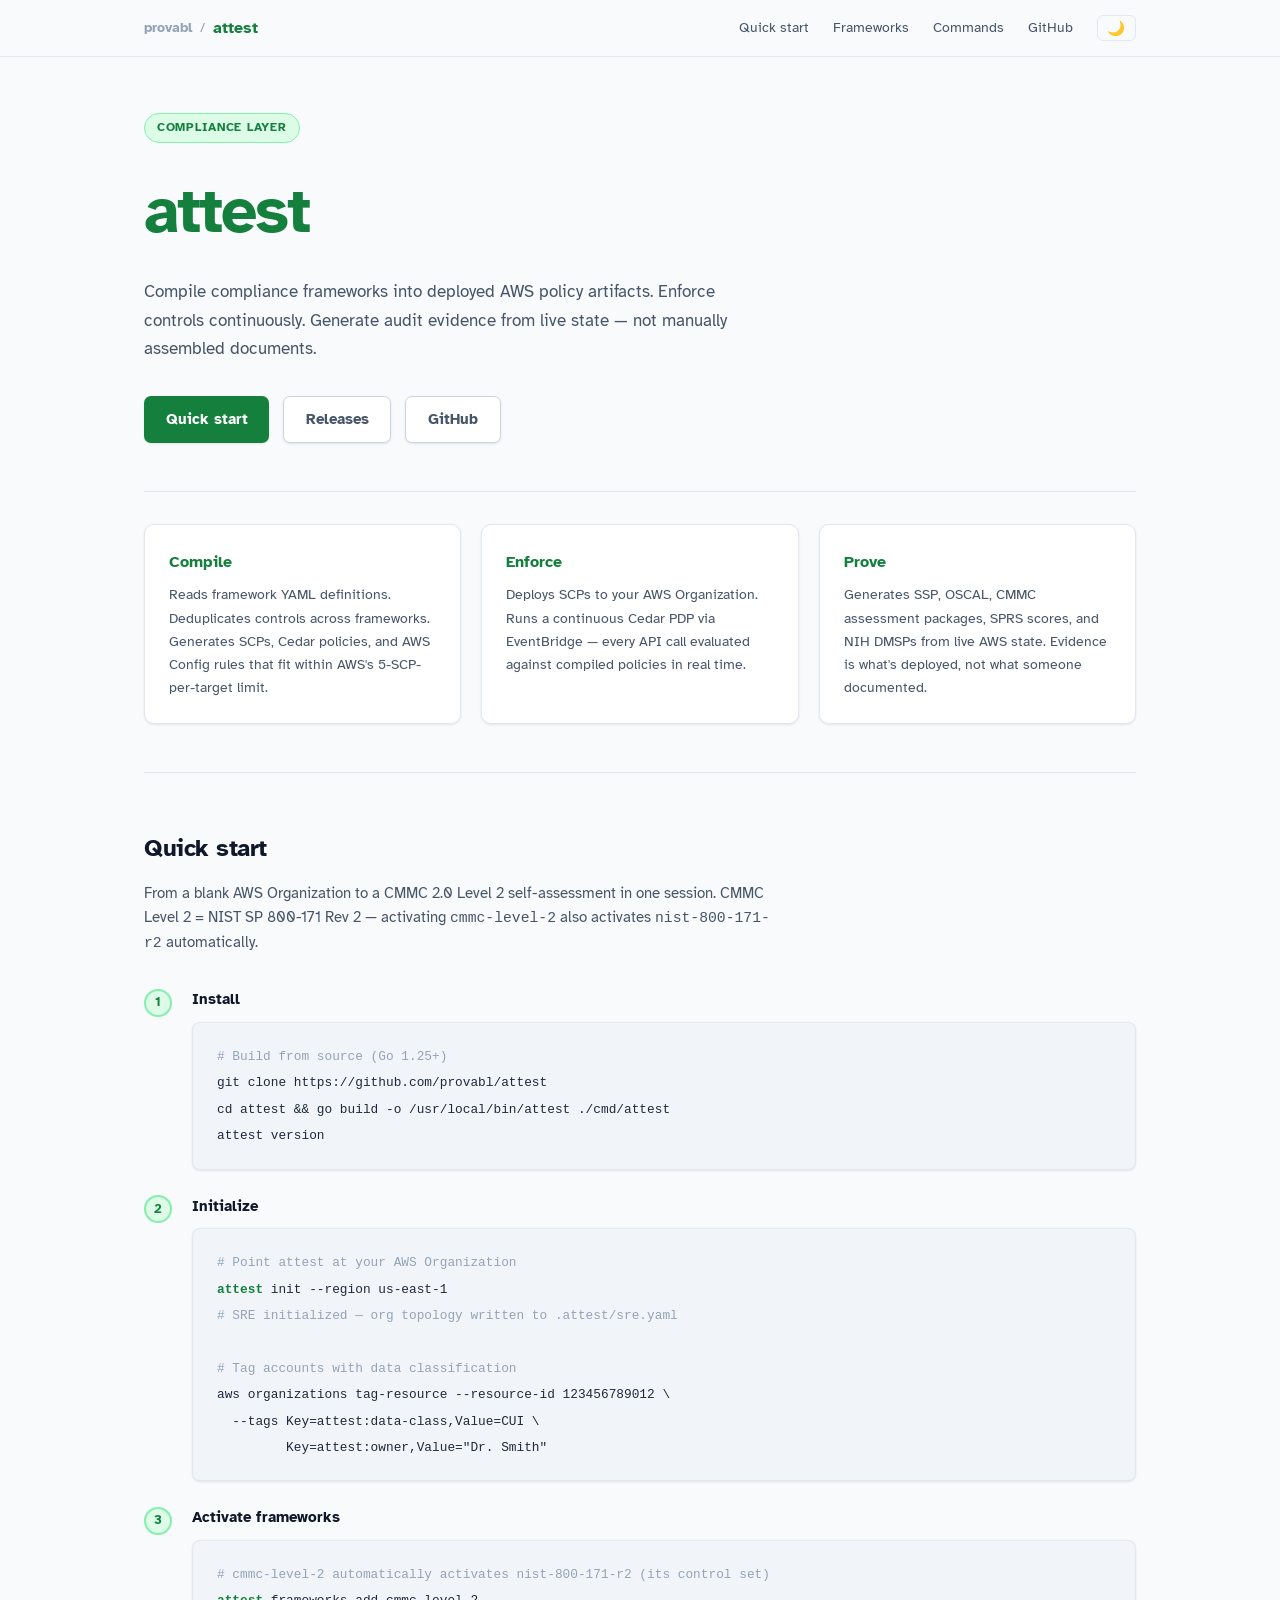
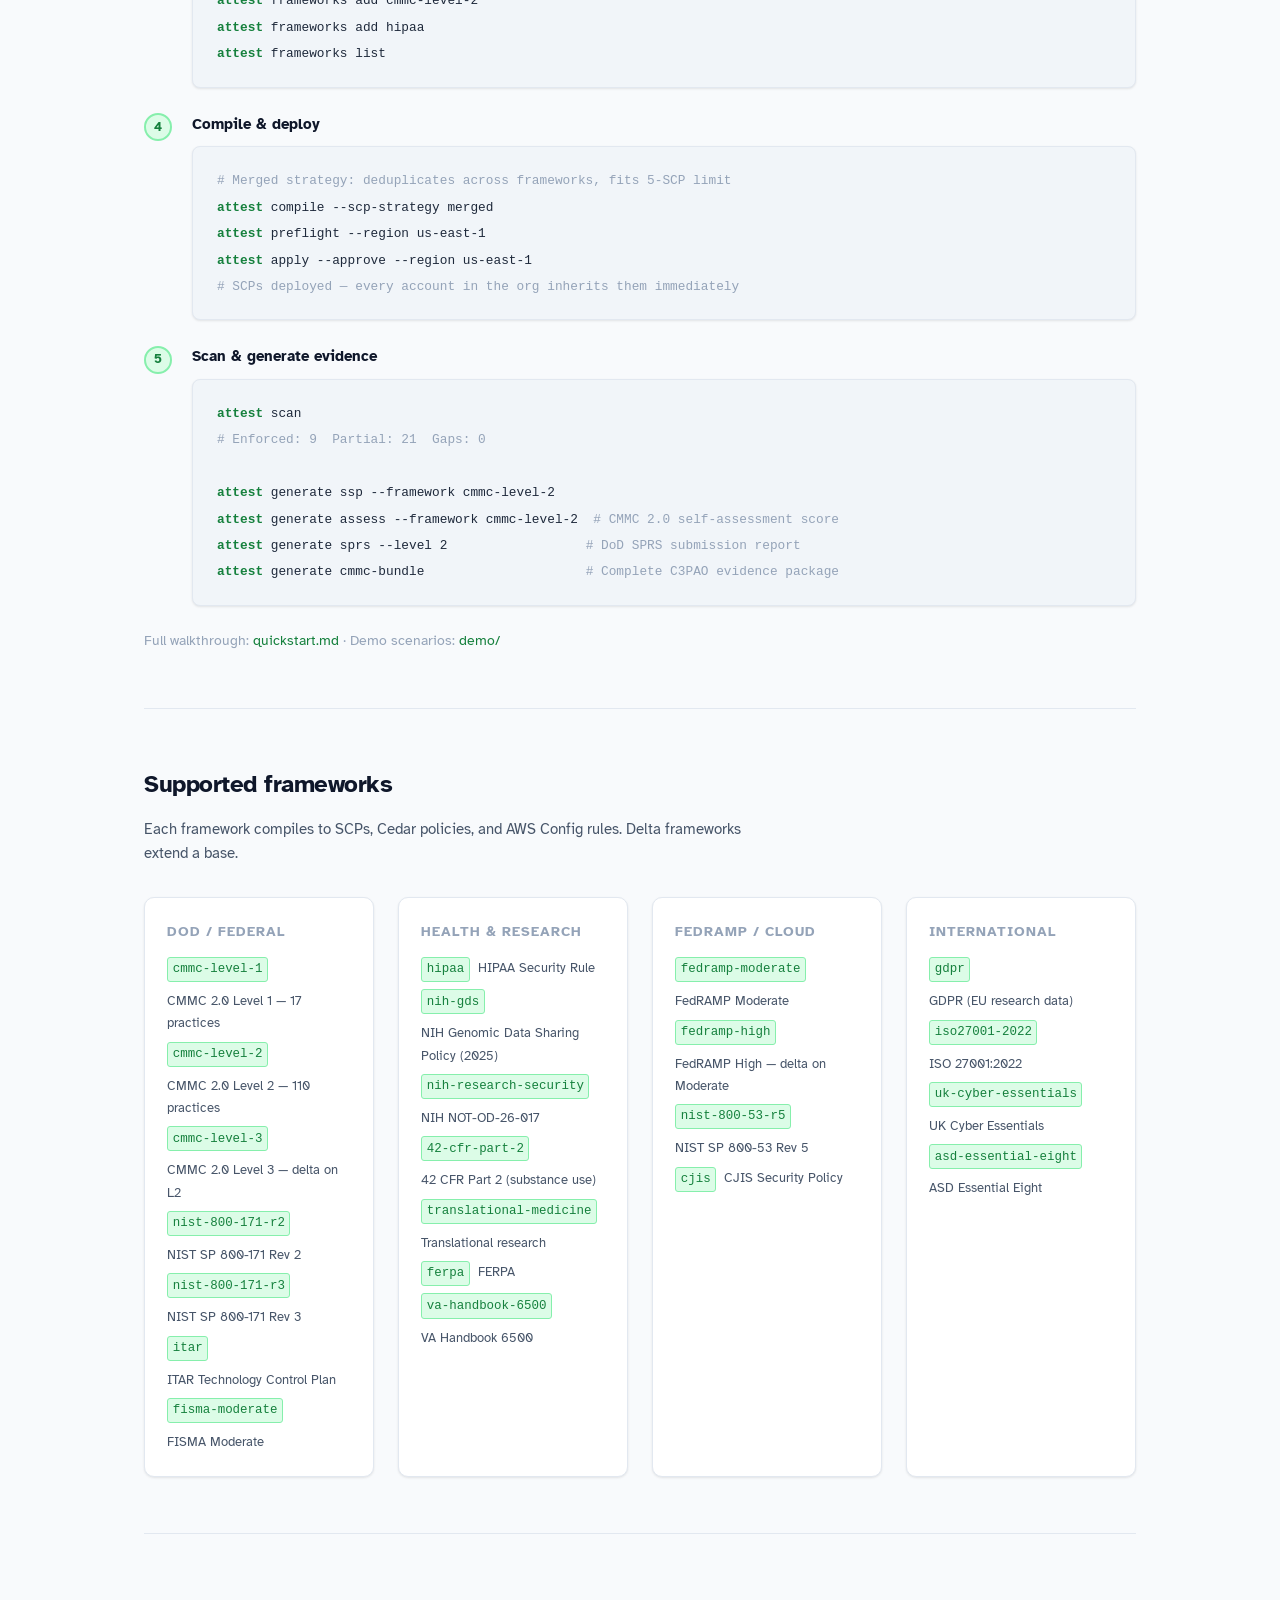
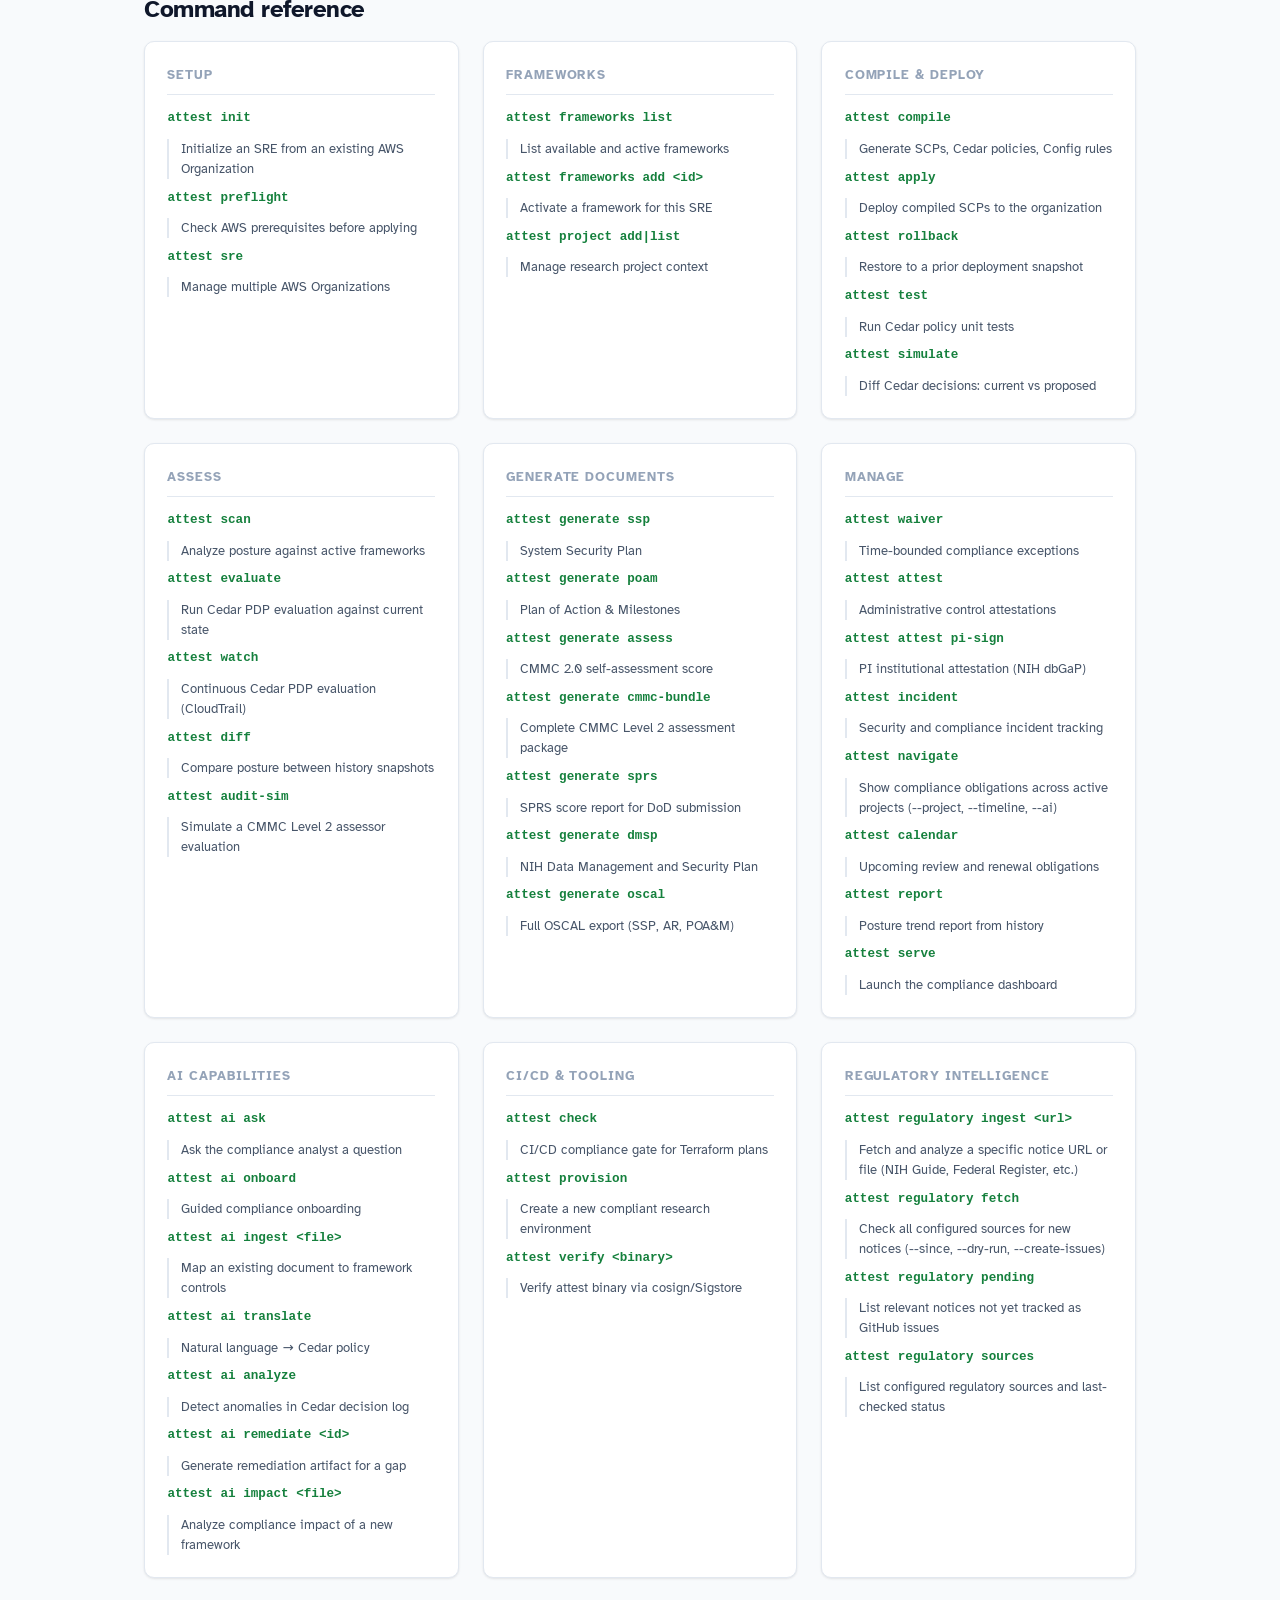
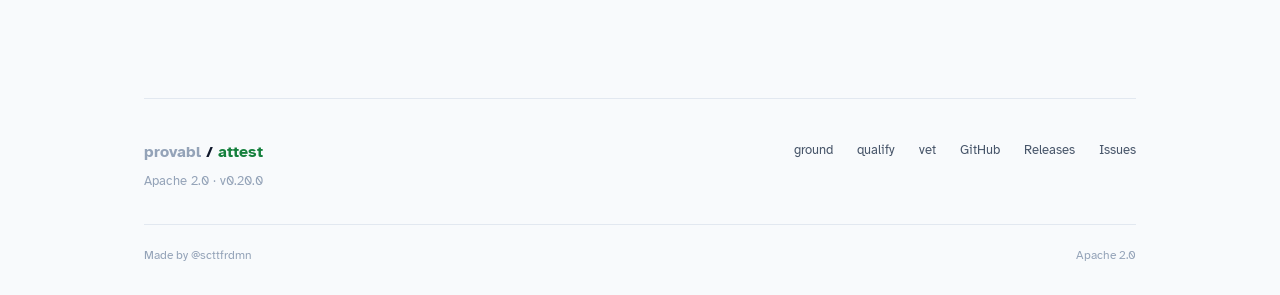
==== commit 8a26961e: "fix: cmmc-level-2 dependency on nist-800-171-r2 + consistent quickstart cmmc-level-2/framework.yaml:" ====
--- a/docs/index.html
+++ b/docs/index.html
@@ -77,7 +77,7 @@
             <!-- Quick start -->
             <section id="quickstart" class="section" aria-labelledby="qs-heading">
                 <h2 id="qs-heading">Quick start</h2>
-                <p class="section-intro">From a blank AWS Organization to a CMMC 2.0 Level 2 self-assessment in one session.</p>
+                <p class="section-intro">From a blank AWS Organization to a CMMC 2.0 Level 2 self-assessment in one session. CMMC Level 2 = NIST SP 800-171 Rev 2 — activating <code>cmmc-level-2</code> also activates <code>nist-800-171-r2</code> automatically.</p>
 
                 <div class="steps">
                     <div class="step">
@@ -115,7 +115,8 @@
                         <div class="step-body">
                             <h3>Activate frameworks</h3>
                             <div class="code-block">
-                                <pre><code><span class="accent-cmd">attest</span> frameworks add nist-800-171-r2
+                                <pre><code><span class="cm"># cmmc-level-2 automatically activates nist-800-171-r2 (its control set)</span>
+<span class="accent-cmd">attest</span> frameworks add cmmc-level-2
 <span class="accent-cmd">attest</span> frameworks add hipaa
 <span class="accent-cmd">attest</span> frameworks list</code></pre>
                             </div>
@@ -144,9 +145,10 @@
                                 <pre><code><span class="accent-cmd">attest</span> scan
 <span class="out"># Enforced: 9  Partial: 21  Gaps: 0</span>
 
-<span class="accent-cmd">attest</span> generate ssp --framework nist-800-171-r2
-<span class="accent-cmd">attest</span> generate assess    <span class="cm"># CMMC 2.0 self-assessment score</span>
-<span class="accent-cmd">attest</span> generate sprs     <span class="cm"># DoD SPRS submission report</span></code></pre>
+<span class="accent-cmd">attest</span> generate ssp --framework cmmc-level-2
+<span class="accent-cmd">attest</span> generate assess --framework cmmc-level-2  <span class="cm"># CMMC 2.0 self-assessment score</span>
+<span class="accent-cmd">attest</span> generate sprs --level 2                  <span class="cm"># DoD SPRS submission report</span>
+<span class="accent-cmd">attest</span> generate cmmc-bundle                     <span class="cm"># Complete C3PAO evidence package</span></code></pre>
                             </div>
                         </div>
                     </div>
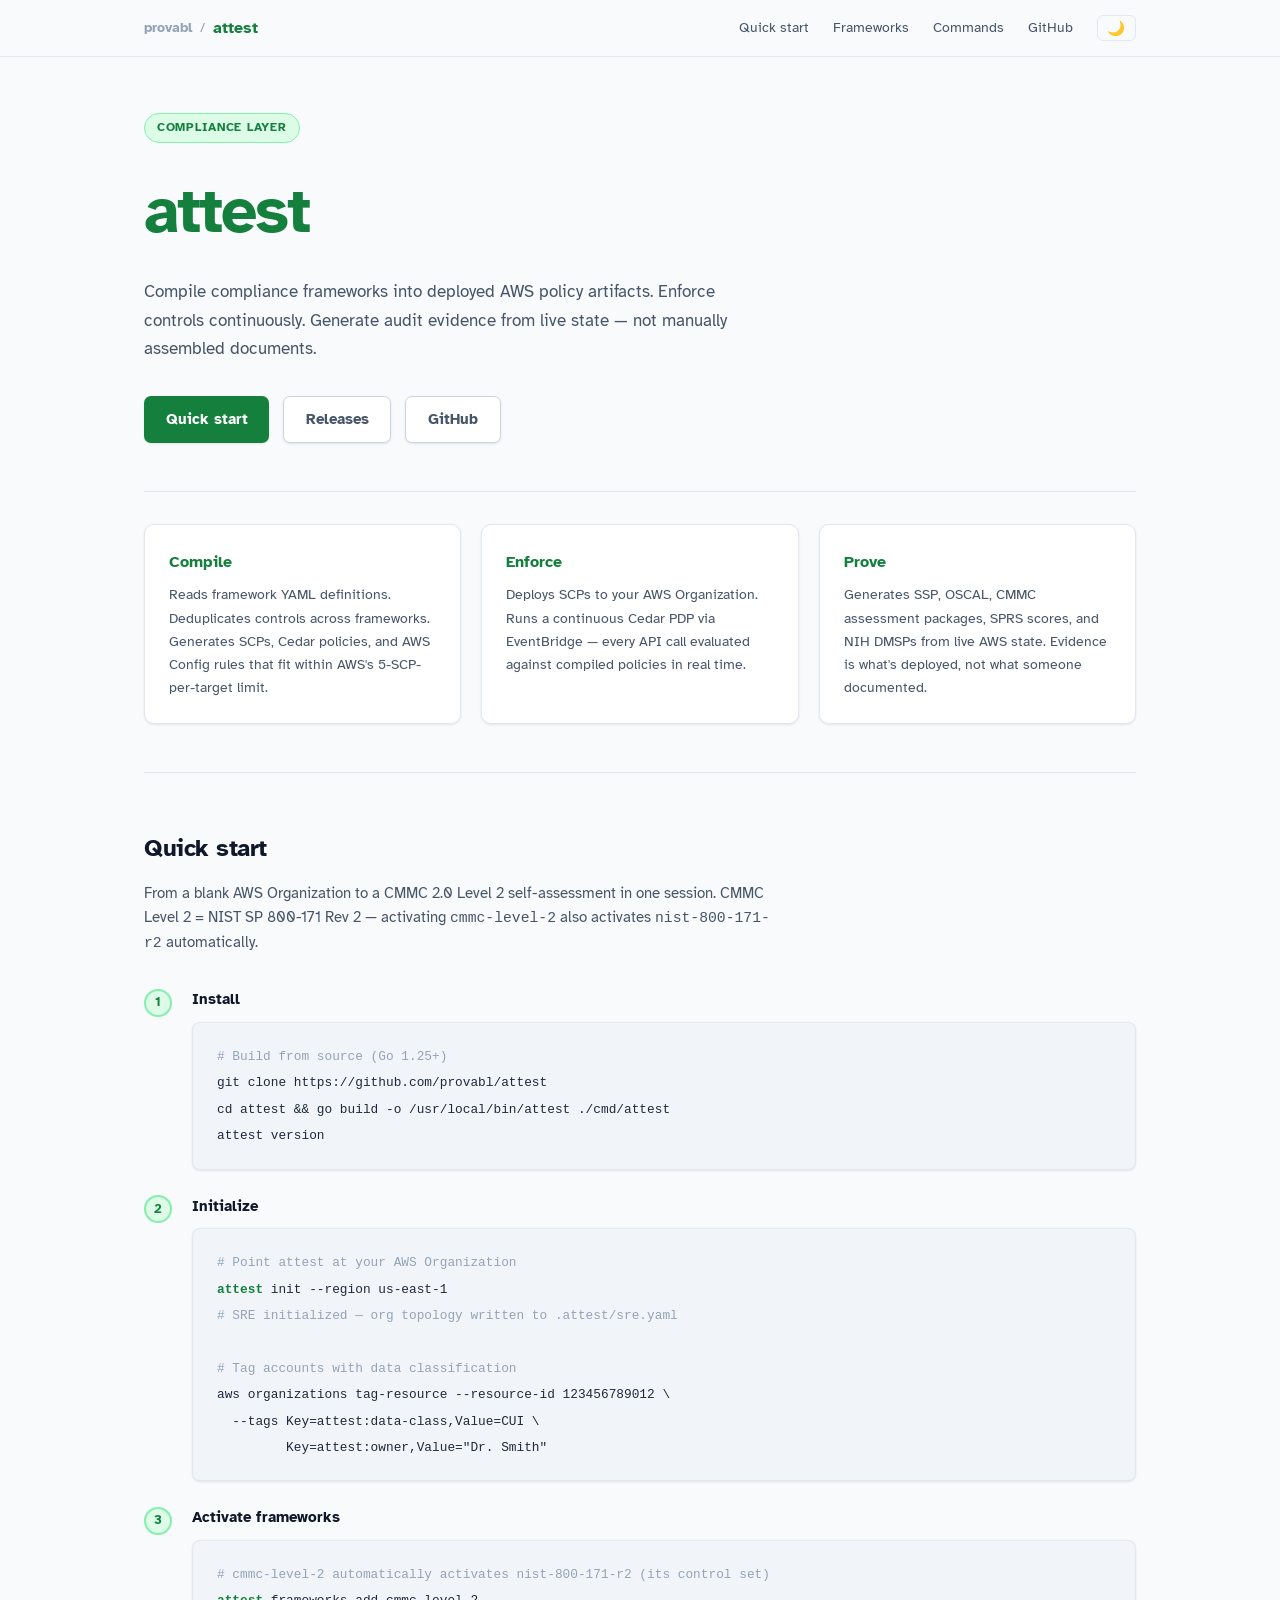
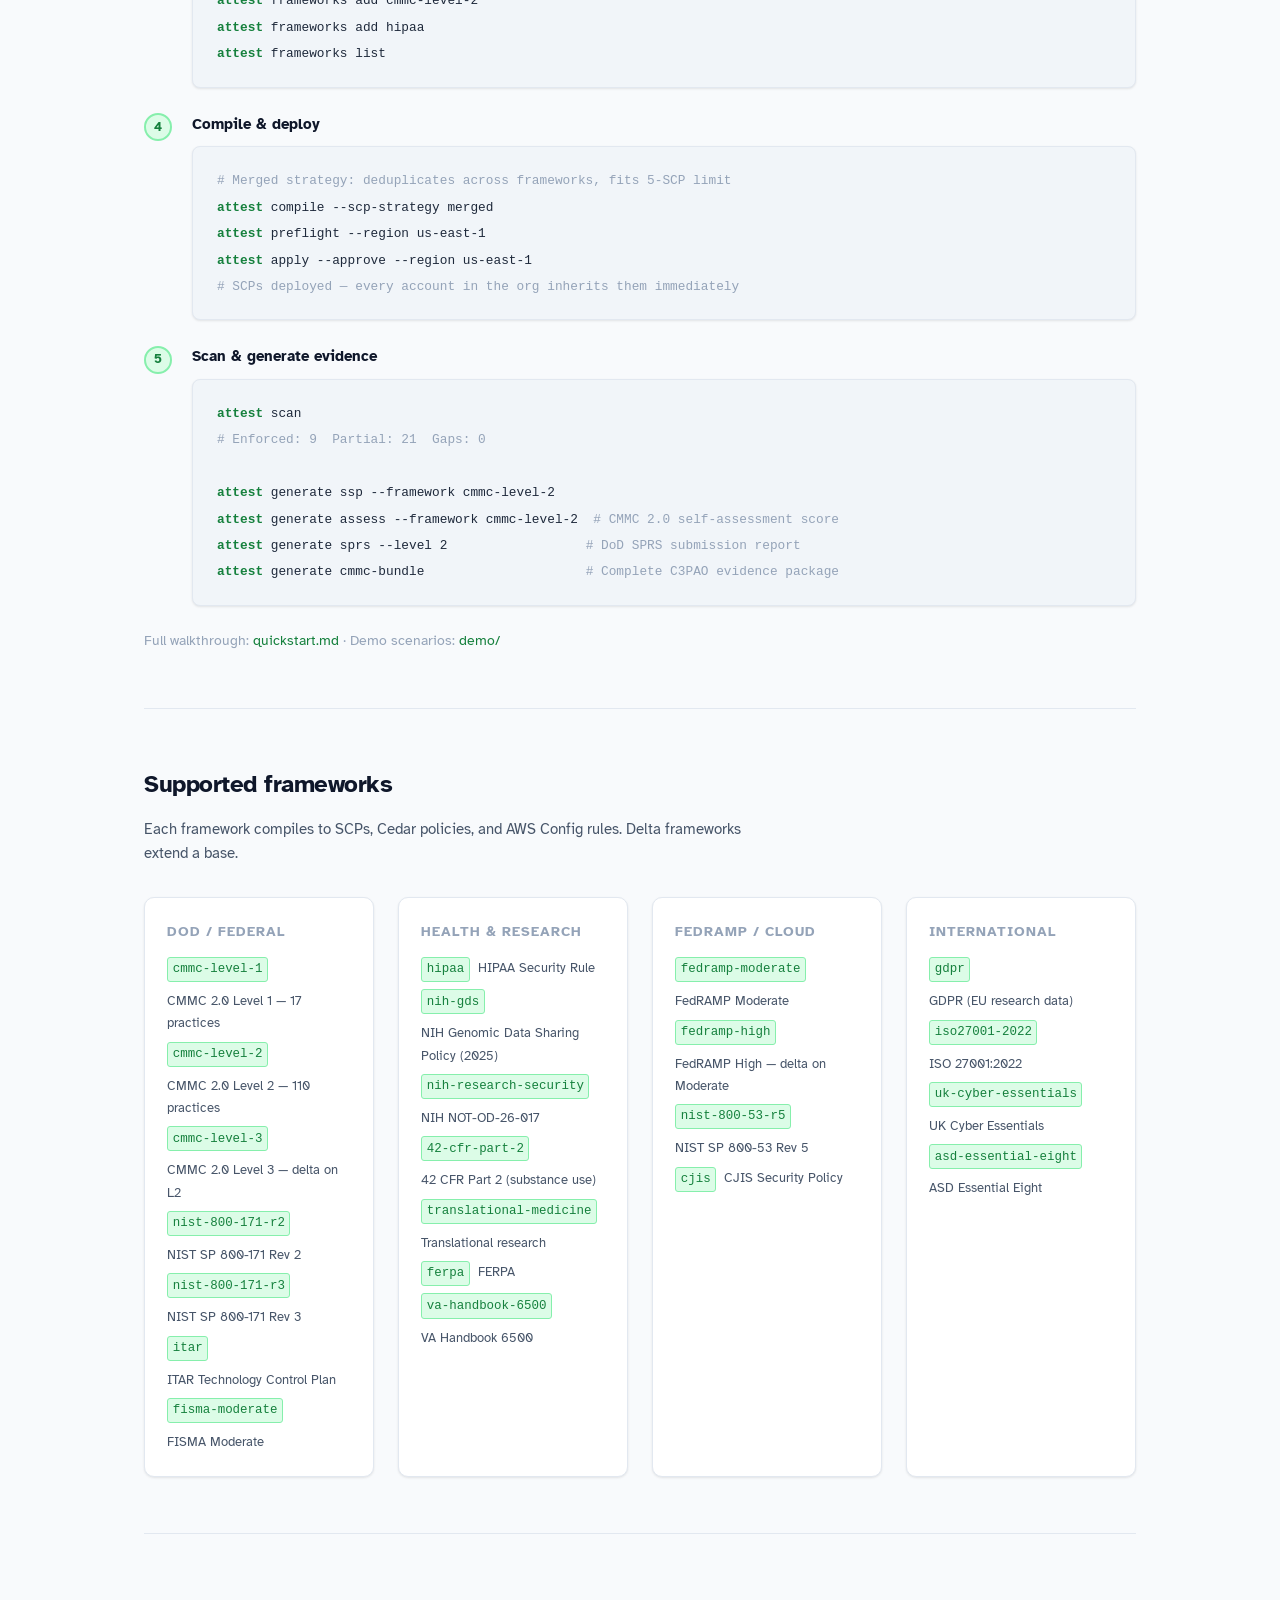
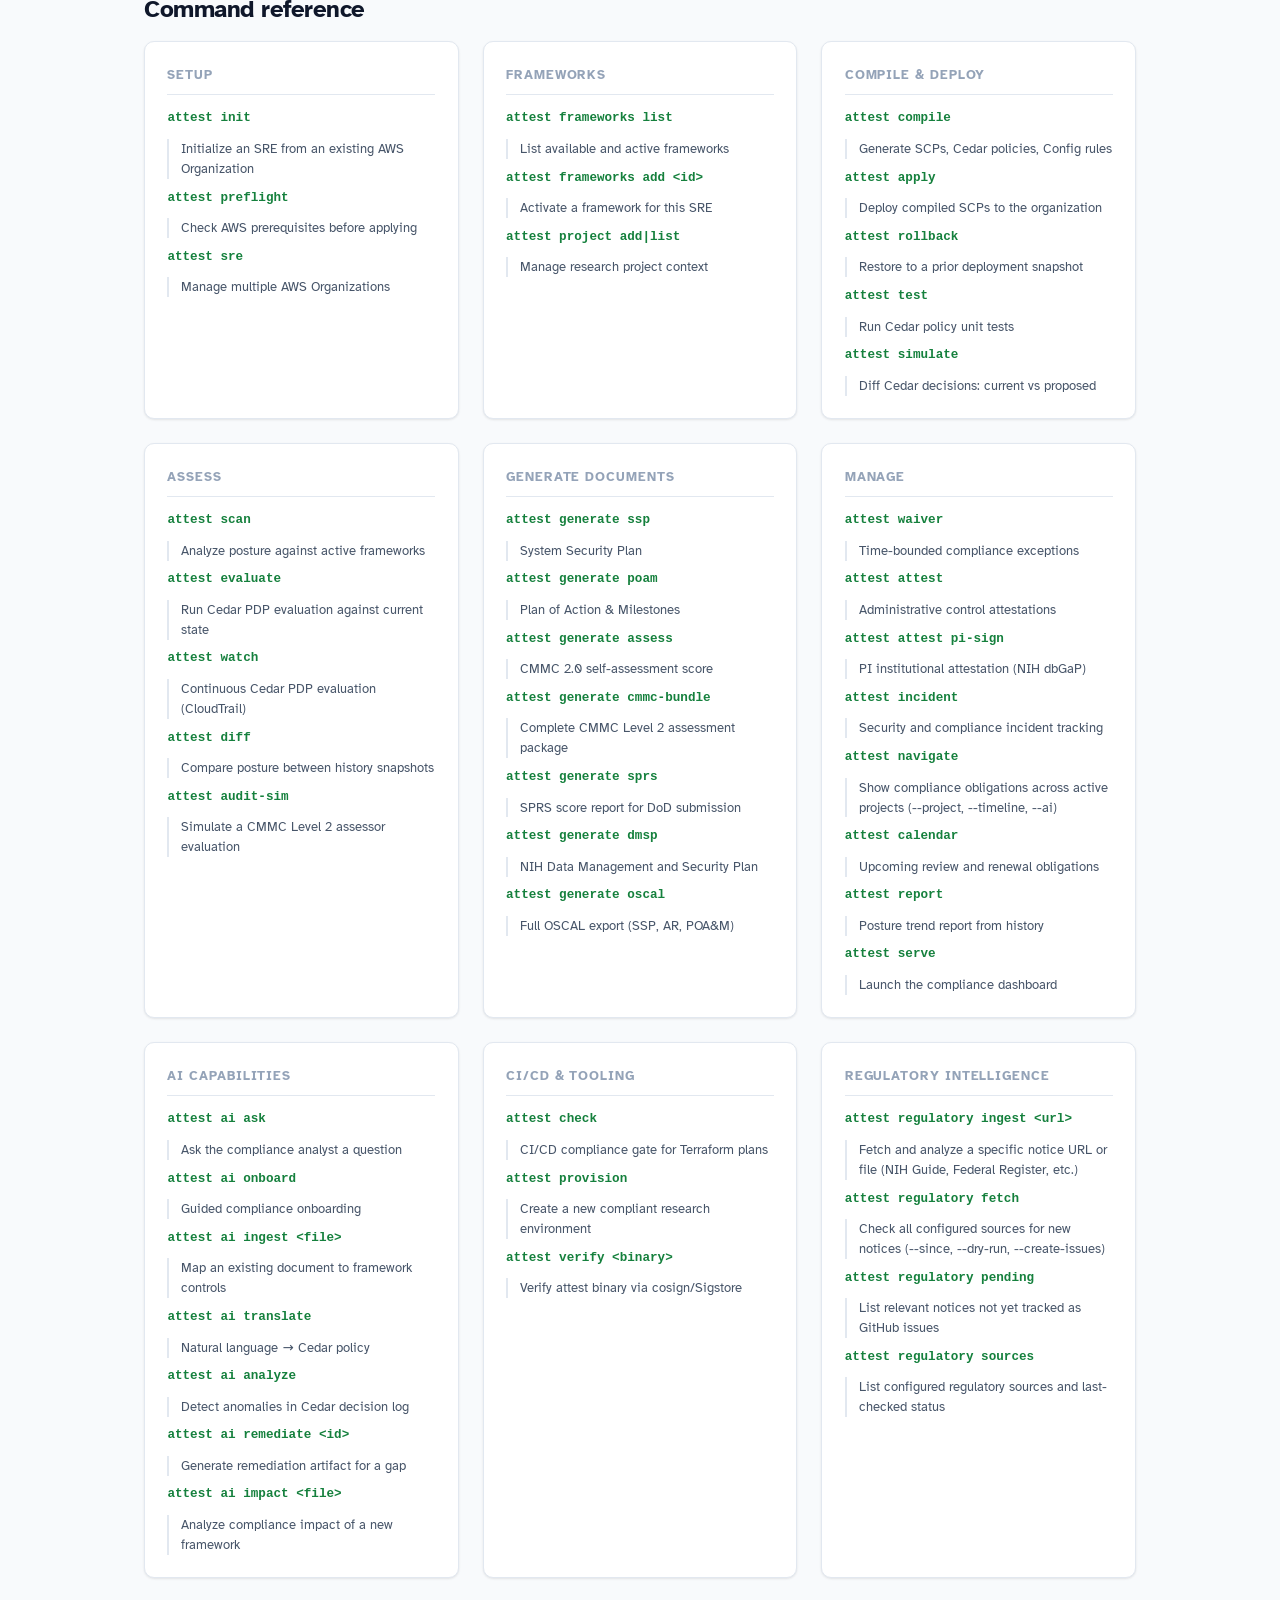
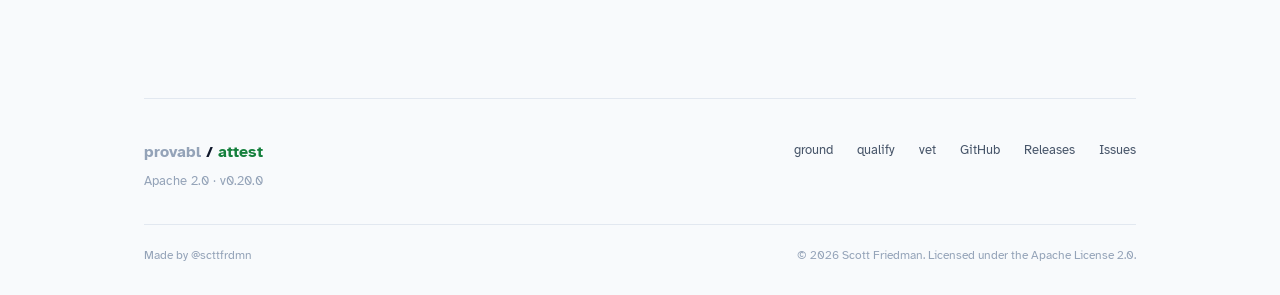
==== commit 1cc0105c: "docs: add copyright notice to footer" ====
--- a/docs/index.html
+++ b/docs/index.html
@@ -329,7 +329,7 @@
             </div>
             <div class="footer-bottom">
                 <span>Made by <a href="https://github.com/scttfrdmn">@scttfrdmn</a></span>
-                <span>Apache 2.0</span>
+                <span>© 2026 Scott Friedman. Licensed under the <a href="https://www.apache.org/licenses/LICENSE-2.0" target="_blank" rel="noopener noreferrer">Apache License 2.0</a>.</span>
             </div>
         </footer>
     </div>
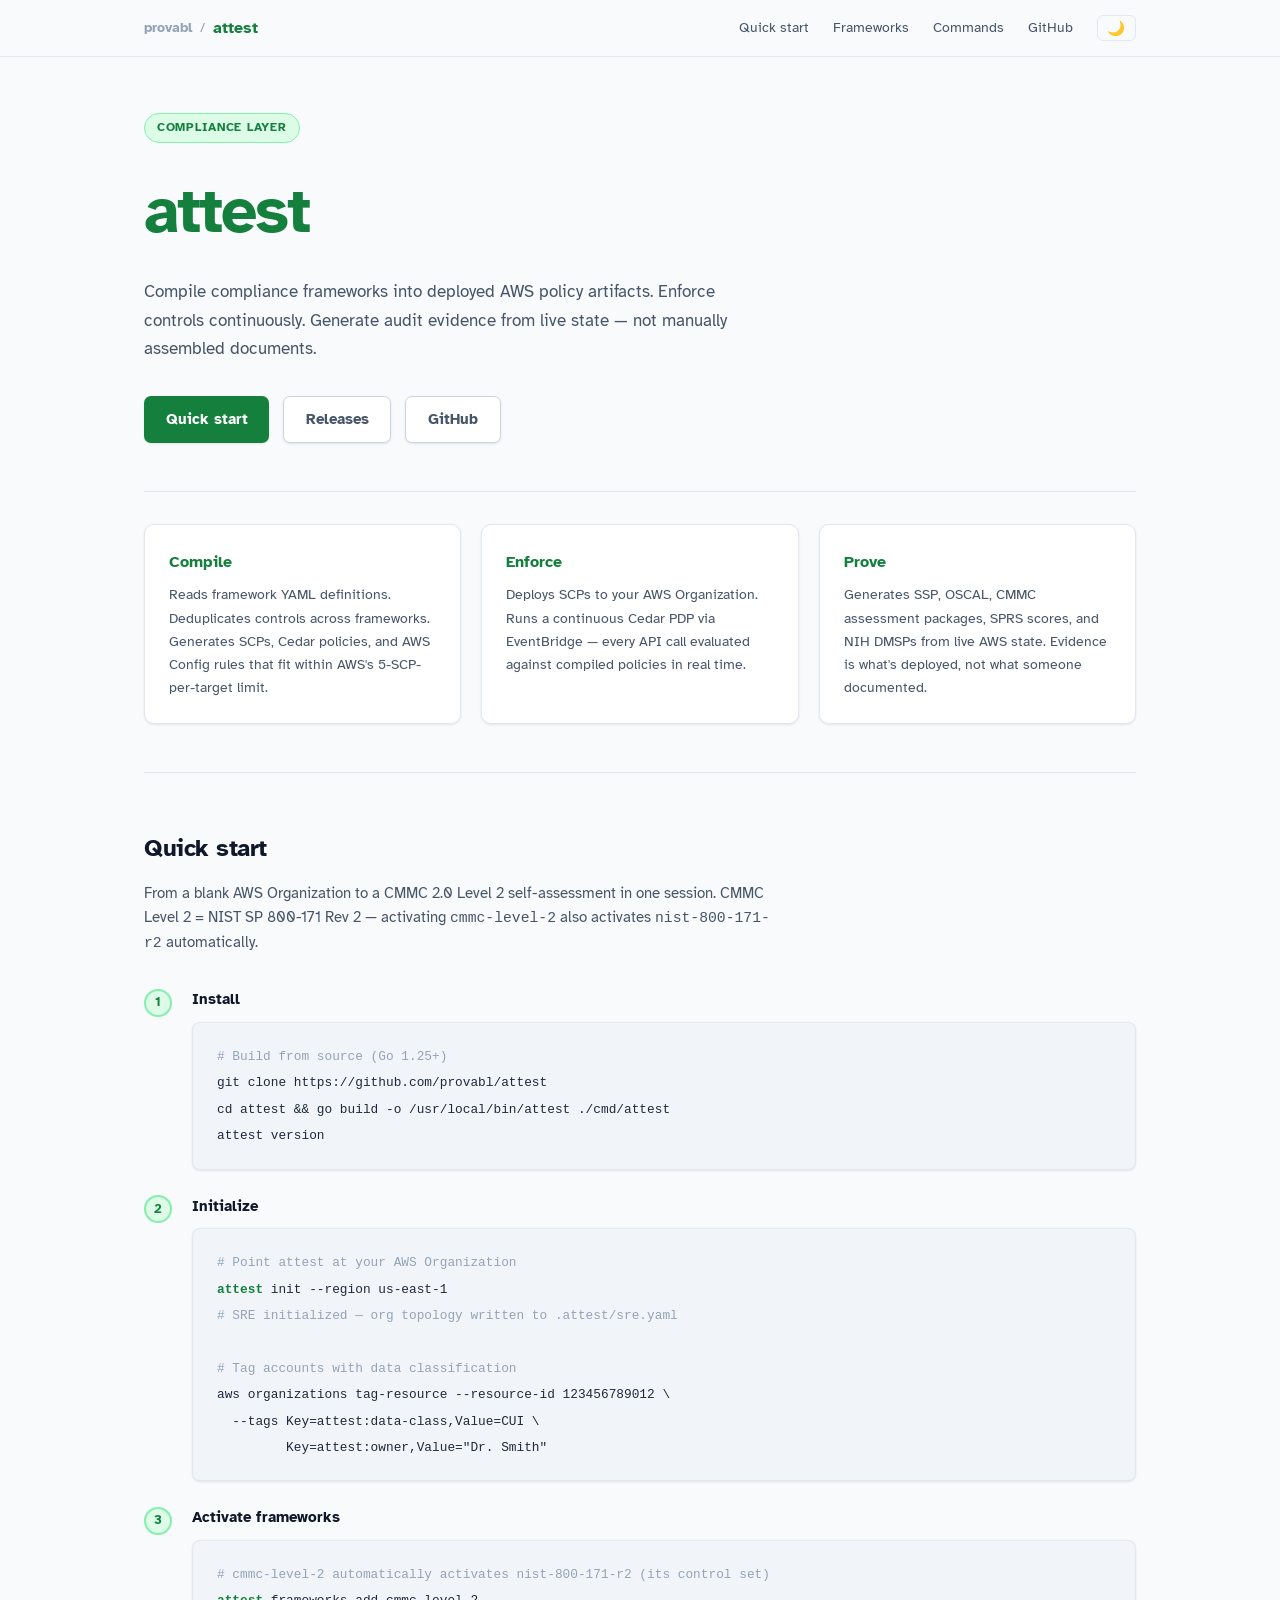
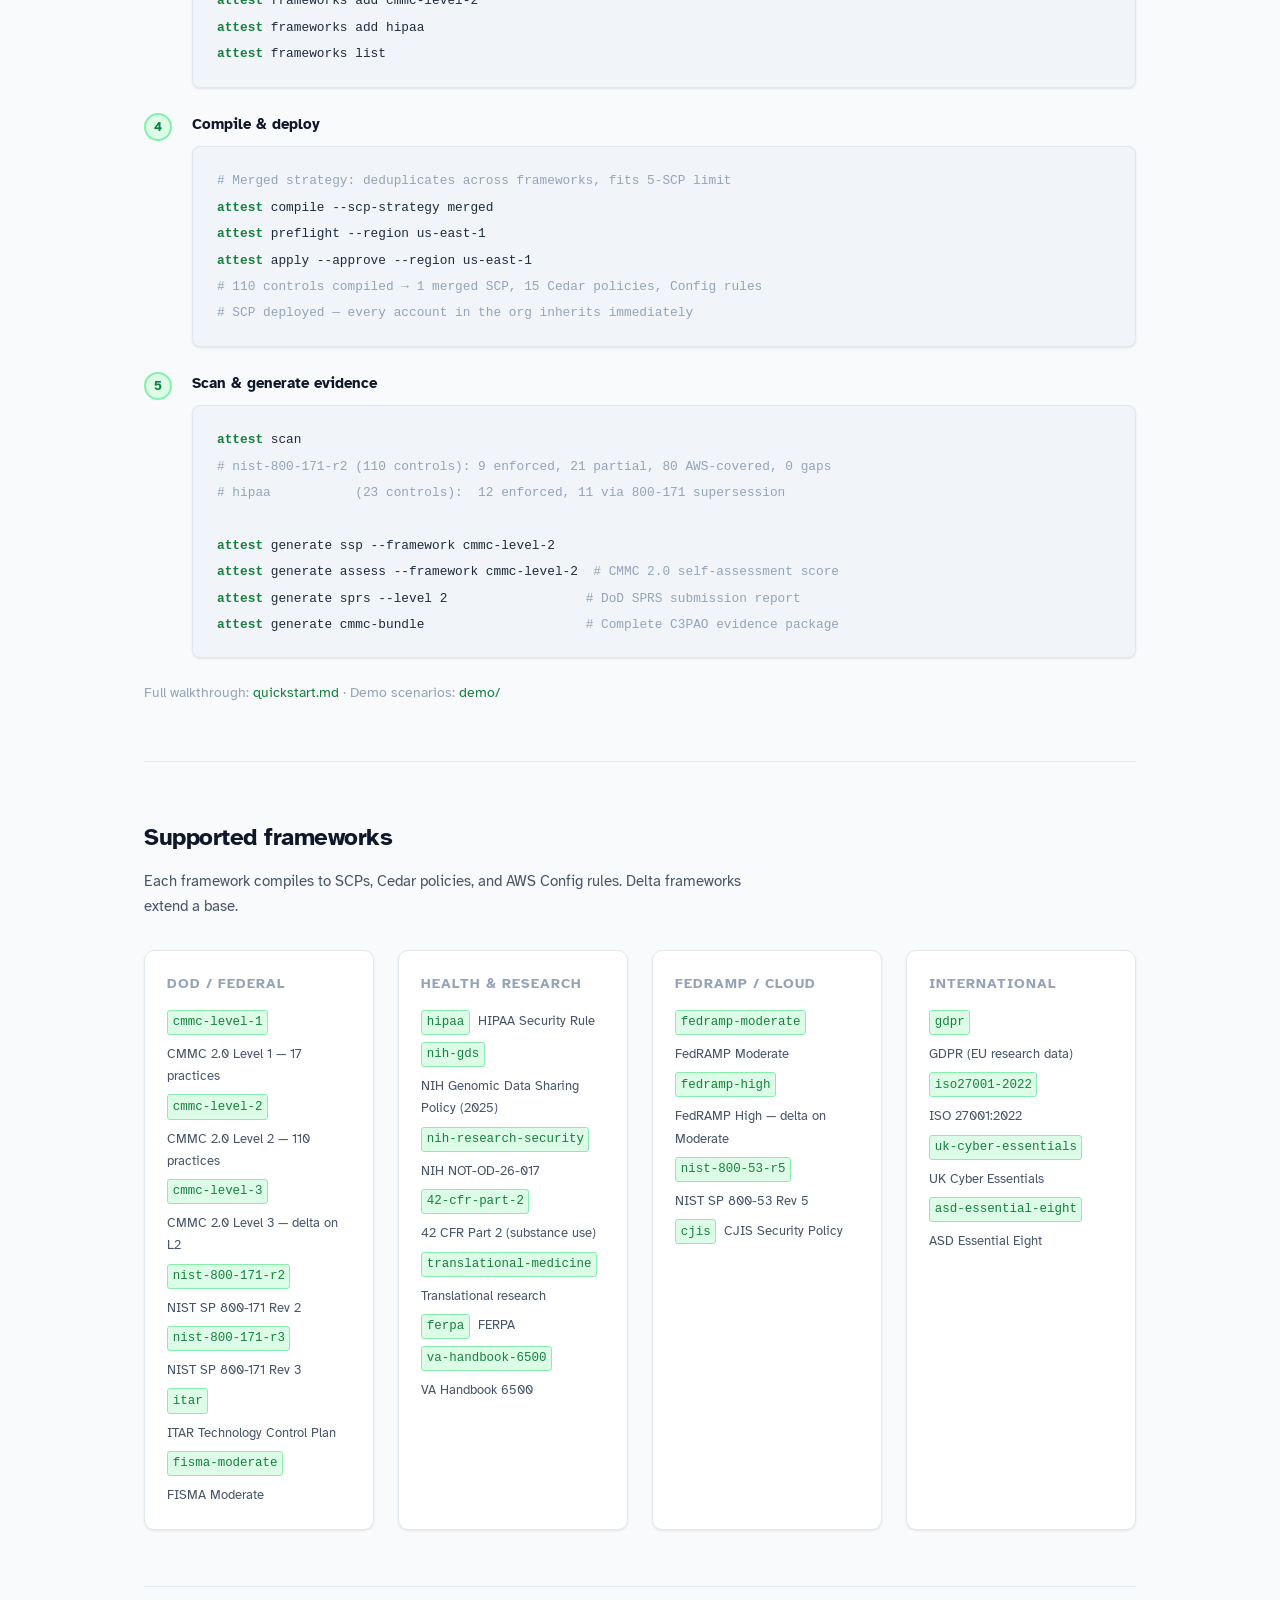
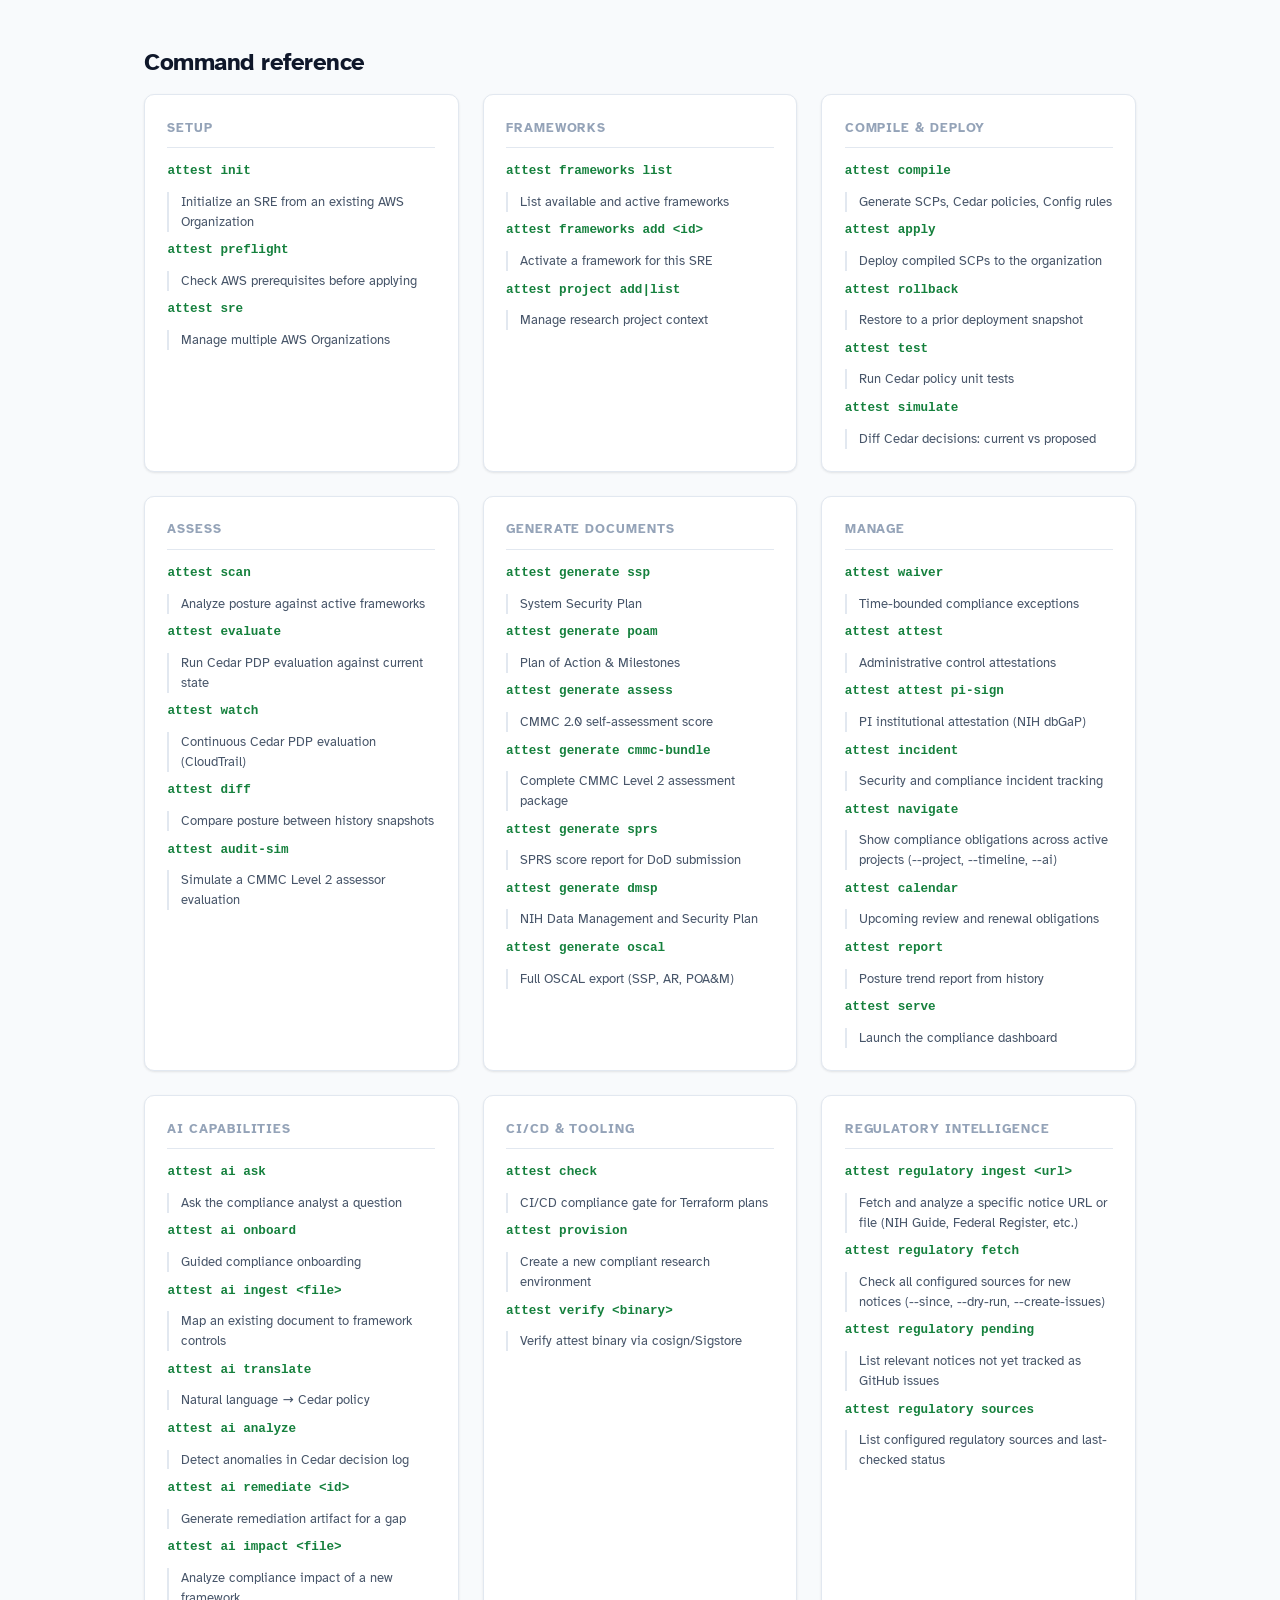
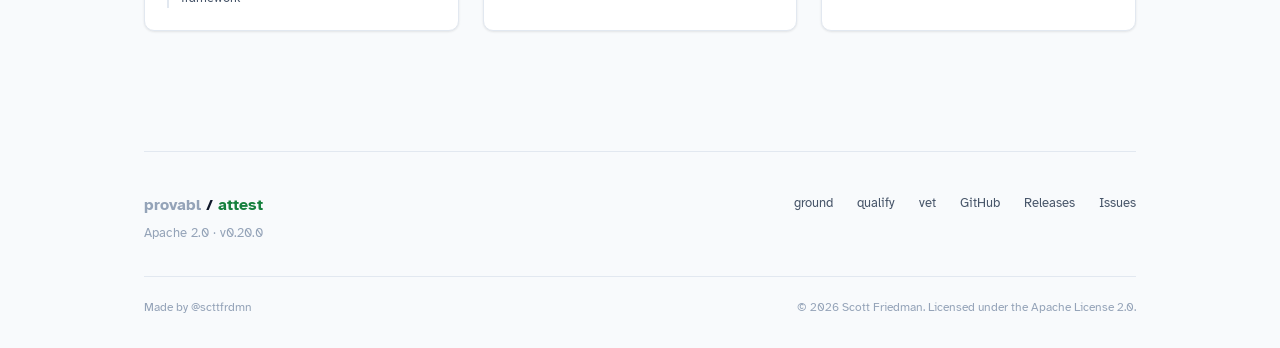
==== commit fa97cc91: "fix: accurate control counts in quickstart docs Compile output now shows '110 controls compiled → 1 " ====
--- a/docs/index.html
+++ b/docs/index.html
@@ -132,7 +132,8 @@
 <span class="accent-cmd">attest</span> compile --scp-strategy merged
 <span class="accent-cmd">attest</span> preflight --region us-east-1
 <span class="accent-cmd">attest</span> apply --approve --region us-east-1
-<span class="out"># SCPs deployed — every account in the org inherits them immediately</span></code></pre>
+<span class="out"># 110 controls compiled → 1 merged SCP, 15 Cedar policies, Config rules</span>
+<span class="out"># SCP deployed — every account in the org inherits immediately</span></code></pre>
                             </div>
                         </div>
                     </div>
@@ -143,7 +144,8 @@
                             <h3>Scan &amp; generate evidence</h3>
                             <div class="code-block">
                                 <pre><code><span class="accent-cmd">attest</span> scan
-<span class="out"># Enforced: 9  Partial: 21  Gaps: 0</span>
+<span class="out"># nist-800-171-r2 (110 controls): 9 enforced, 21 partial, 80 AWS-covered, 0 gaps</span>
+<span class="out"># hipaa           (23 controls):  12 enforced, 11 via 800-171 supersession</span>
 
 <span class="accent-cmd">attest</span> generate ssp --framework cmmc-level-2
 <span class="accent-cmd">attest</span> generate assess --framework cmmc-level-2  <span class="cm"># CMMC 2.0 self-assessment score</span>
